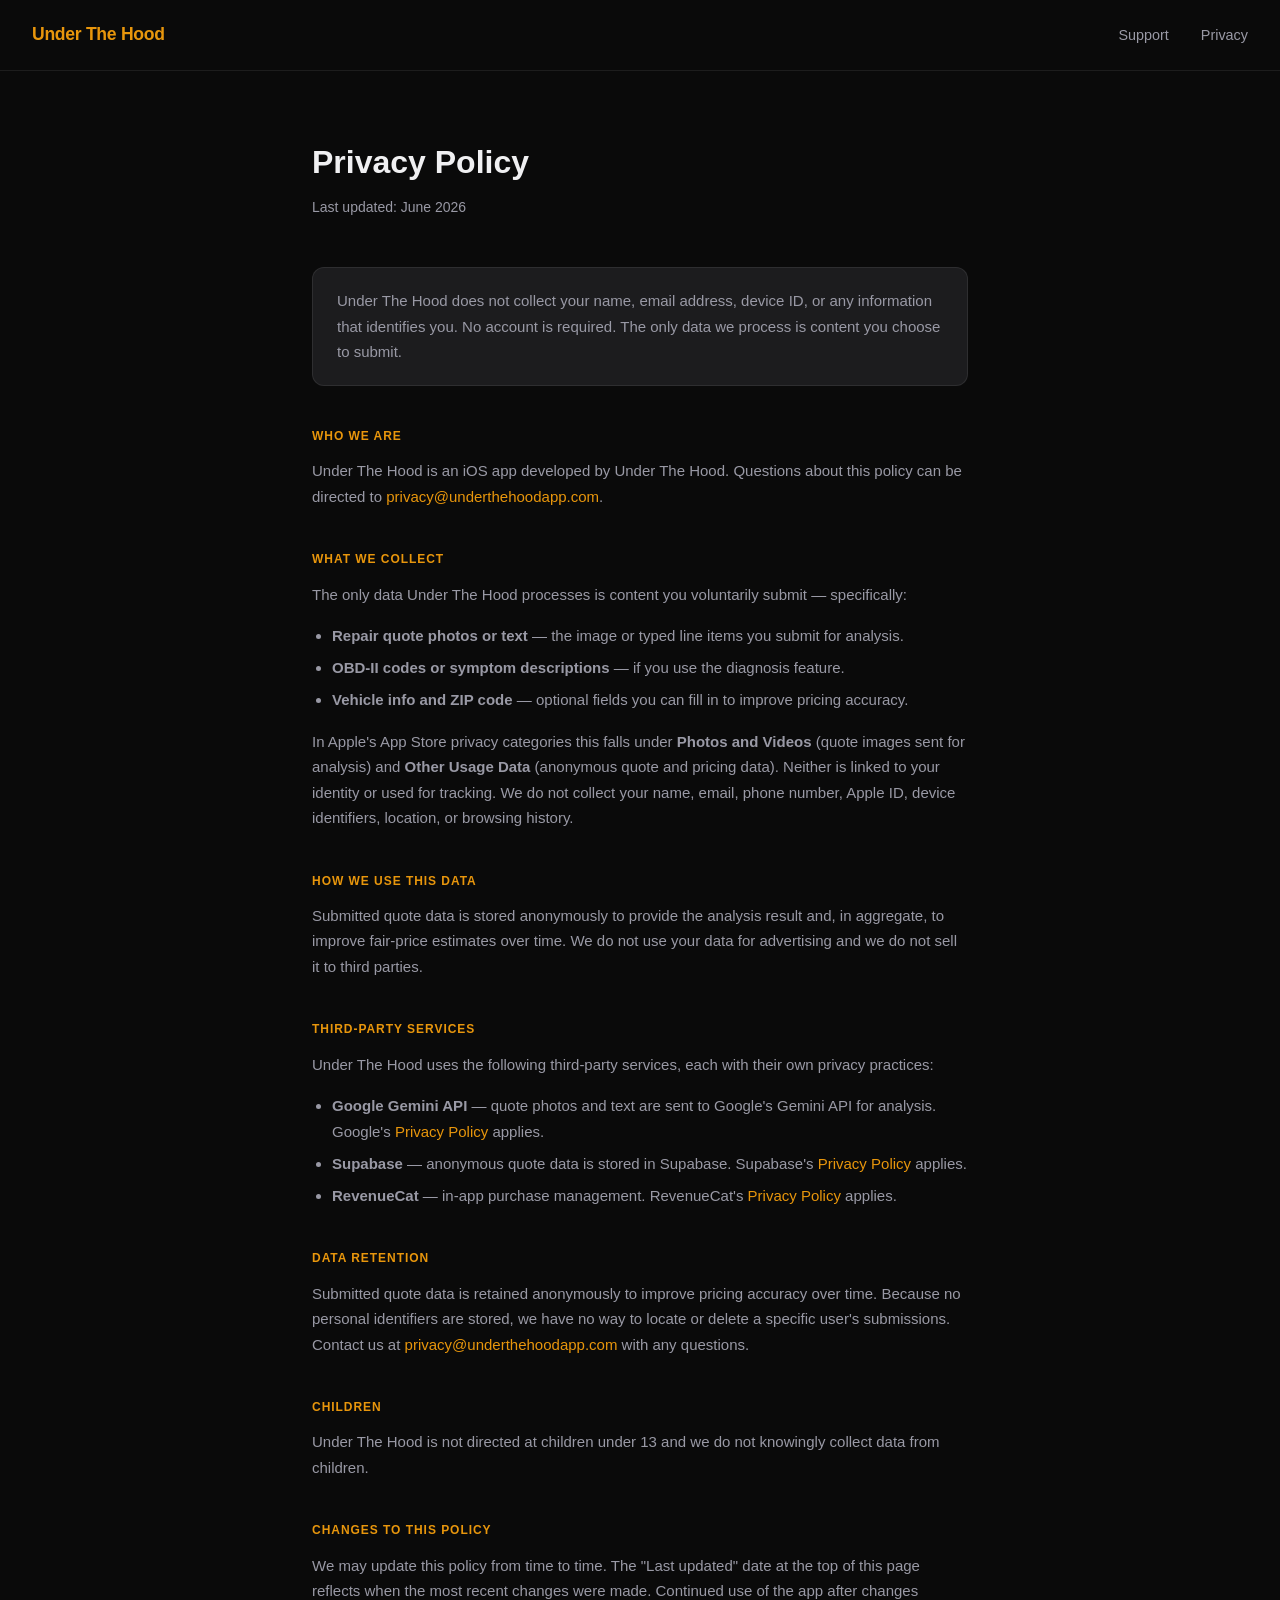
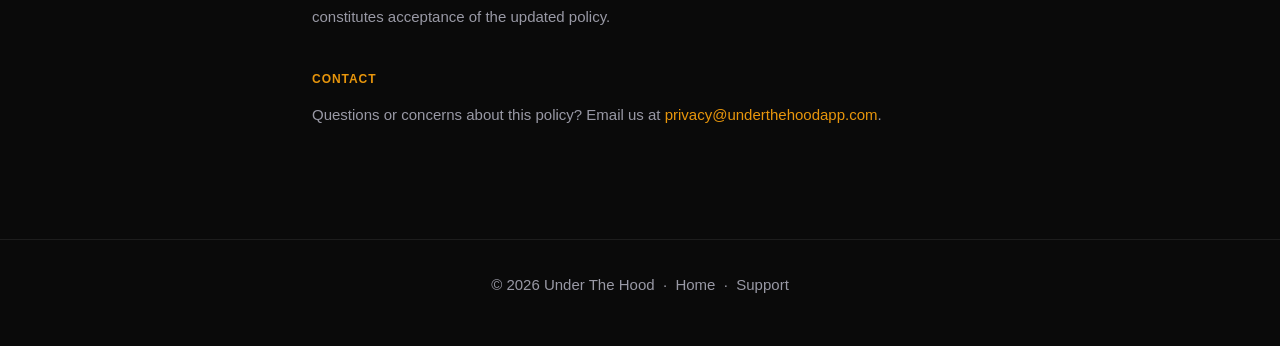
==== privacy.html @ a92e7819 "Update privacy categories to match App Store labels" ====
<!DOCTYPE html>
<html lang="en">
<head>
  <meta charset="UTF-8">
  <meta name="viewport" content="width=device-width, initial-scale=1.0">
  <title>Privacy Policy — Under The Hood</title>
  <style>
    *, *::before, *::after { box-sizing: border-box; margin: 0; padding: 0; }
    :root {
      --bg: #0A0A0A;
      --surface: #1C1C1E;
      --amber: #E8960C;
      --amber-dim: rgba(232,150,12,0.12);
      --text: #F0F0F2;
      --text-sec: #9999A5;
      --border: rgba(255,255,255,0.08);
    }
    body { background: var(--bg); color: var(--text); font-family: -apple-system, 'Helvetica Neue', sans-serif; line-height: 1.7; }
    a { color: var(--amber); text-decoration: none; }
    a:hover { text-decoration: underline; }

    nav { display: flex; align-items: center; justify-content: space-between; padding: 1.25rem 2rem; border-bottom: 1px solid var(--border); }
    .nav-logo { font-size: 1.1rem; font-weight: 700; color: var(--amber); letter-spacing: -0.3px; }
    .nav-links { display: flex; gap: 2rem; }
    .nav-links a { color: var(--text-sec); font-size: 0.9rem; }

    .container { max-width: 720px; margin: 0 auto; padding: 4rem 2rem 6rem; }
    h1 { font-size: 2rem; font-weight: 700; margin-bottom: 0.4rem; }
    .updated { color: var(--text-sec); font-size: 0.875rem; margin-bottom: 3rem; }

    h2 { font-size: 0.75rem; font-weight: 600; letter-spacing: 0.08em; text-transform: uppercase; color: var(--amber); margin: 2.5rem 0 0.75rem; }
    p { font-size: 0.9375rem; color: var(--text-sec); margin-bottom: 1rem; }
    ul { margin: 0 0 1rem 1.25rem; }
    ul li { font-size: 0.9375rem; color: var(--text-sec); margin-bottom: 0.4rem; }

    .highlight-box { background: var(--surface); border: 1px solid var(--border); border-radius: 12px; padding: 1.25rem 1.5rem; margin: 2rem 0; }
    .highlight-box p { margin: 0; }

    footer { border-top: 1px solid var(--border); padding: 2rem; text-align: center; color: var(--text-sec); font-size: 0.825rem; }
    footer a { color: var(--text-sec); }
    footer a:hover { color: var(--amber); }
  </style>
</head>
<body>

  <nav>
    <a class="nav-logo" href="index.html">Under The Hood</a>
    <div class="nav-links">
      <a href="support.html">Support</a>
      <a href="privacy.html">Privacy</a>
    </div>
  </nav>

  <div class="container">
    <h1>Privacy Policy</h1>
    <p class="updated">Last updated: June 2026</p>

    <div class="highlight-box">
      <p>Under The Hood does not collect your name, email address, device ID, or any information that identifies you. No account is required. The only data we process is content you choose to submit.</p>
    </div>

    <h2>Who we are</h2>
    <p>Under The Hood is an iOS app developed by Under The Hood. Questions about this policy can be directed to <a href="mailto:privacy@underthehoodapp.com">privacy@underthehoodapp.com</a>.</p>

    <h2>What we collect</h2>
    <p>The only data Under The Hood processes is content you voluntarily submit — specifically:</p>
    <ul>
      <li><strong>Repair quote photos or text</strong> — the image or typed line items you submit for analysis.</li>
      <li><strong>OBD-II codes or symptom descriptions</strong> — if you use the diagnosis feature.</li>
      <li><strong>Vehicle info and ZIP code</strong> — optional fields you can fill in to improve pricing accuracy.</li>
    </ul>
    <p>In Apple's App Store privacy categories this falls under <strong>Photos and Videos</strong> (quote images sent for analysis) and <strong>Other Usage Data</strong> (anonymous quote and pricing data). Neither is linked to your identity or used for tracking. We do not collect your name, email, phone number, Apple ID, device identifiers, location, or browsing history.</p>

    <h2>How we use this data</h2>
    <p>Submitted quote data is stored anonymously to provide the analysis result and, in aggregate, to improve fair-price estimates over time. We do not use your data for advertising and we do not sell it to third parties.</p>

    <h2>Third-party services</h2>
    <p>Under The Hood uses the following third-party services, each with their own privacy practices:</p>
    <ul>
      <li><strong>Google Gemini API</strong> — quote photos and text are sent to Google's Gemini API for analysis. Google's <a href="https://policies.google.com/privacy" target="_blank">Privacy Policy</a> applies.</li>
      <li><strong>Supabase</strong> — anonymous quote data is stored in Supabase. Supabase's <a href="https://supabase.com/privacy" target="_blank">Privacy Policy</a> applies.</li>
      <li><strong>RevenueCat</strong> — in-app purchase management. RevenueCat's <a href="https://www.revenuecat.com/privacy" target="_blank">Privacy Policy</a> applies.</li>
    </ul>

    <h2>Data retention</h2>
    <p>Submitted quote data is retained anonymously to improve pricing accuracy over time. Because no personal identifiers are stored, we have no way to locate or delete a specific user's submissions. Contact us at <a href="mailto:privacy@underthehoodapp.com">privacy@underthehoodapp.com</a> with any questions.</p>

    <h2>Children</h2>
    <p>Under The Hood is not directed at children under 13 and we do not knowingly collect data from children.</p>

    <h2>Changes to this policy</h2>
    <p>We may update this policy from time to time. The "Last updated" date at the top of this page reflects when the most recent changes were made. Continued use of the app after changes constitutes acceptance of the updated policy.</p>

    <h2>Contact</h2>
    <p>Questions or concerns about this policy? Email us at <a href="mailto:privacy@underthehoodapp.com">privacy@underthehoodapp.com</a>.</p>
  </div>

  <footer>
    <p>© 2026 Under The Hood &nbsp;·&nbsp; <a href="index.html">Home</a> &nbsp;·&nbsp; <a href="support.html">Support</a></p>
  </footer>

</body>
</html>
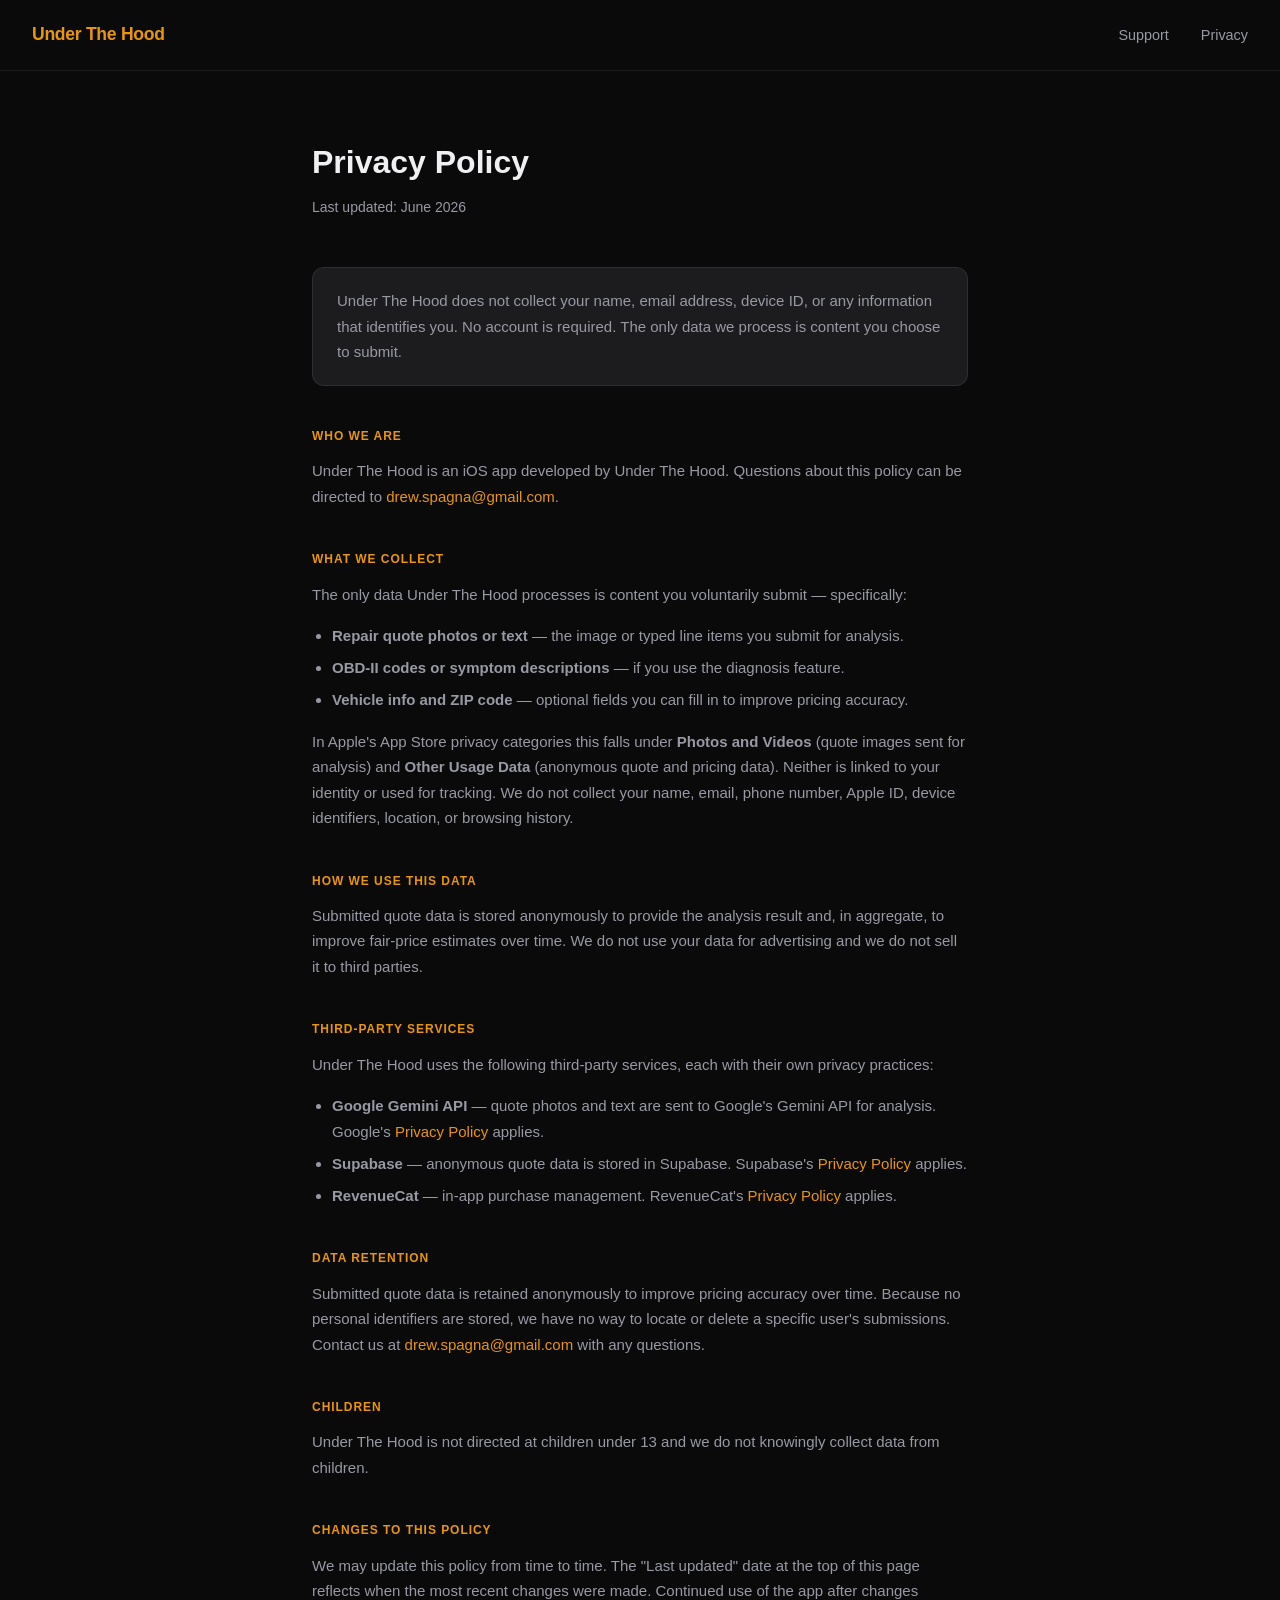
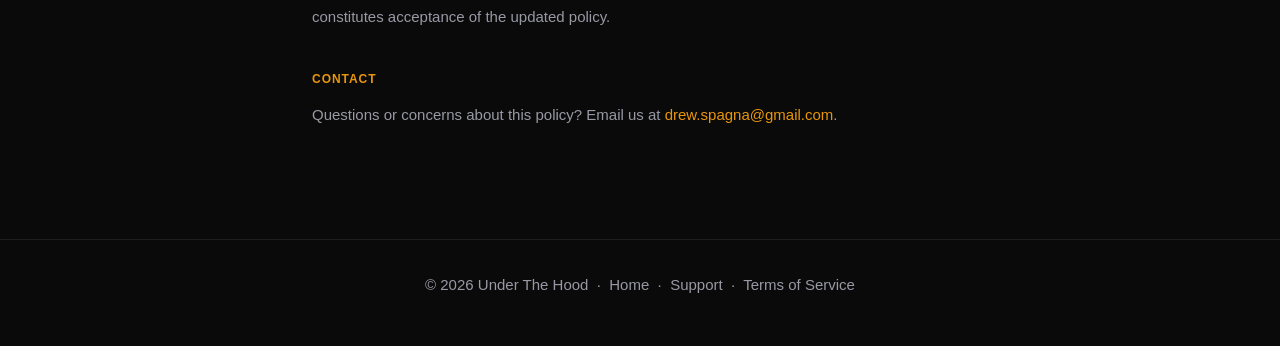
==== commit 3985ac22: "Fix contact emails, correct price, add Terms of Service" ====
--- a/privacy.html
+++ b/privacy.html
@@ -60,7 +60,7 @@
     </div>
 
     <h2>Who we are</h2>
-    <p>Under The Hood is an iOS app developed by Under The Hood. Questions about this policy can be directed to <a href="mailto:privacy@underthehoodapp.com">privacy@underthehoodapp.com</a>.</p>
+    <p>Under The Hood is an iOS app developed by Under The Hood. Questions about this policy can be directed to <a href="mailto:drew.spagna@gmail.com">drew.spagna@gmail.com</a>.</p>
 
     <h2>What we collect</h2>
     <p>The only data Under The Hood processes is content you voluntarily submit — specifically:</p>
@@ -83,7 +83,7 @@
     </ul>
 
     <h2>Data retention</h2>
-    <p>Submitted quote data is retained anonymously to improve pricing accuracy over time. Because no personal identifiers are stored, we have no way to locate or delete a specific user's submissions. Contact us at <a href="mailto:privacy@underthehoodapp.com">privacy@underthehoodapp.com</a> with any questions.</p>
+    <p>Submitted quote data is retained anonymously to improve pricing accuracy over time. Because no personal identifiers are stored, we have no way to locate or delete a specific user's submissions. Contact us at <a href="mailto:drew.spagna@gmail.com">drew.spagna@gmail.com</a> with any questions.</p>
 
     <h2>Children</h2>
     <p>Under The Hood is not directed at children under 13 and we do not knowingly collect data from children.</p>
@@ -92,11 +92,11 @@
     <p>We may update this policy from time to time. The "Last updated" date at the top of this page reflects when the most recent changes were made. Continued use of the app after changes constitutes acceptance of the updated policy.</p>
 
     <h2>Contact</h2>
-    <p>Questions or concerns about this policy? Email us at <a href="mailto:privacy@underthehoodapp.com">privacy@underthehoodapp.com</a>.</p>
+    <p>Questions or concerns about this policy? Email us at <a href="mailto:drew.spagna@gmail.com">drew.spagna@gmail.com</a>.</p>
   </div>
 
   <footer>
-    <p>© 2026 Under The Hood &nbsp;·&nbsp; <a href="index.html">Home</a> &nbsp;·&nbsp; <a href="support.html">Support</a></p>
+    <p>© 2026 Under The Hood &nbsp;·&nbsp; <a href="index.html">Home</a> &nbsp;·&nbsp; <a href="support.html">Support</a> &nbsp;·&nbsp; <a href="terms.html">Terms of Service</a></p>
   </footer>
 
 </body>
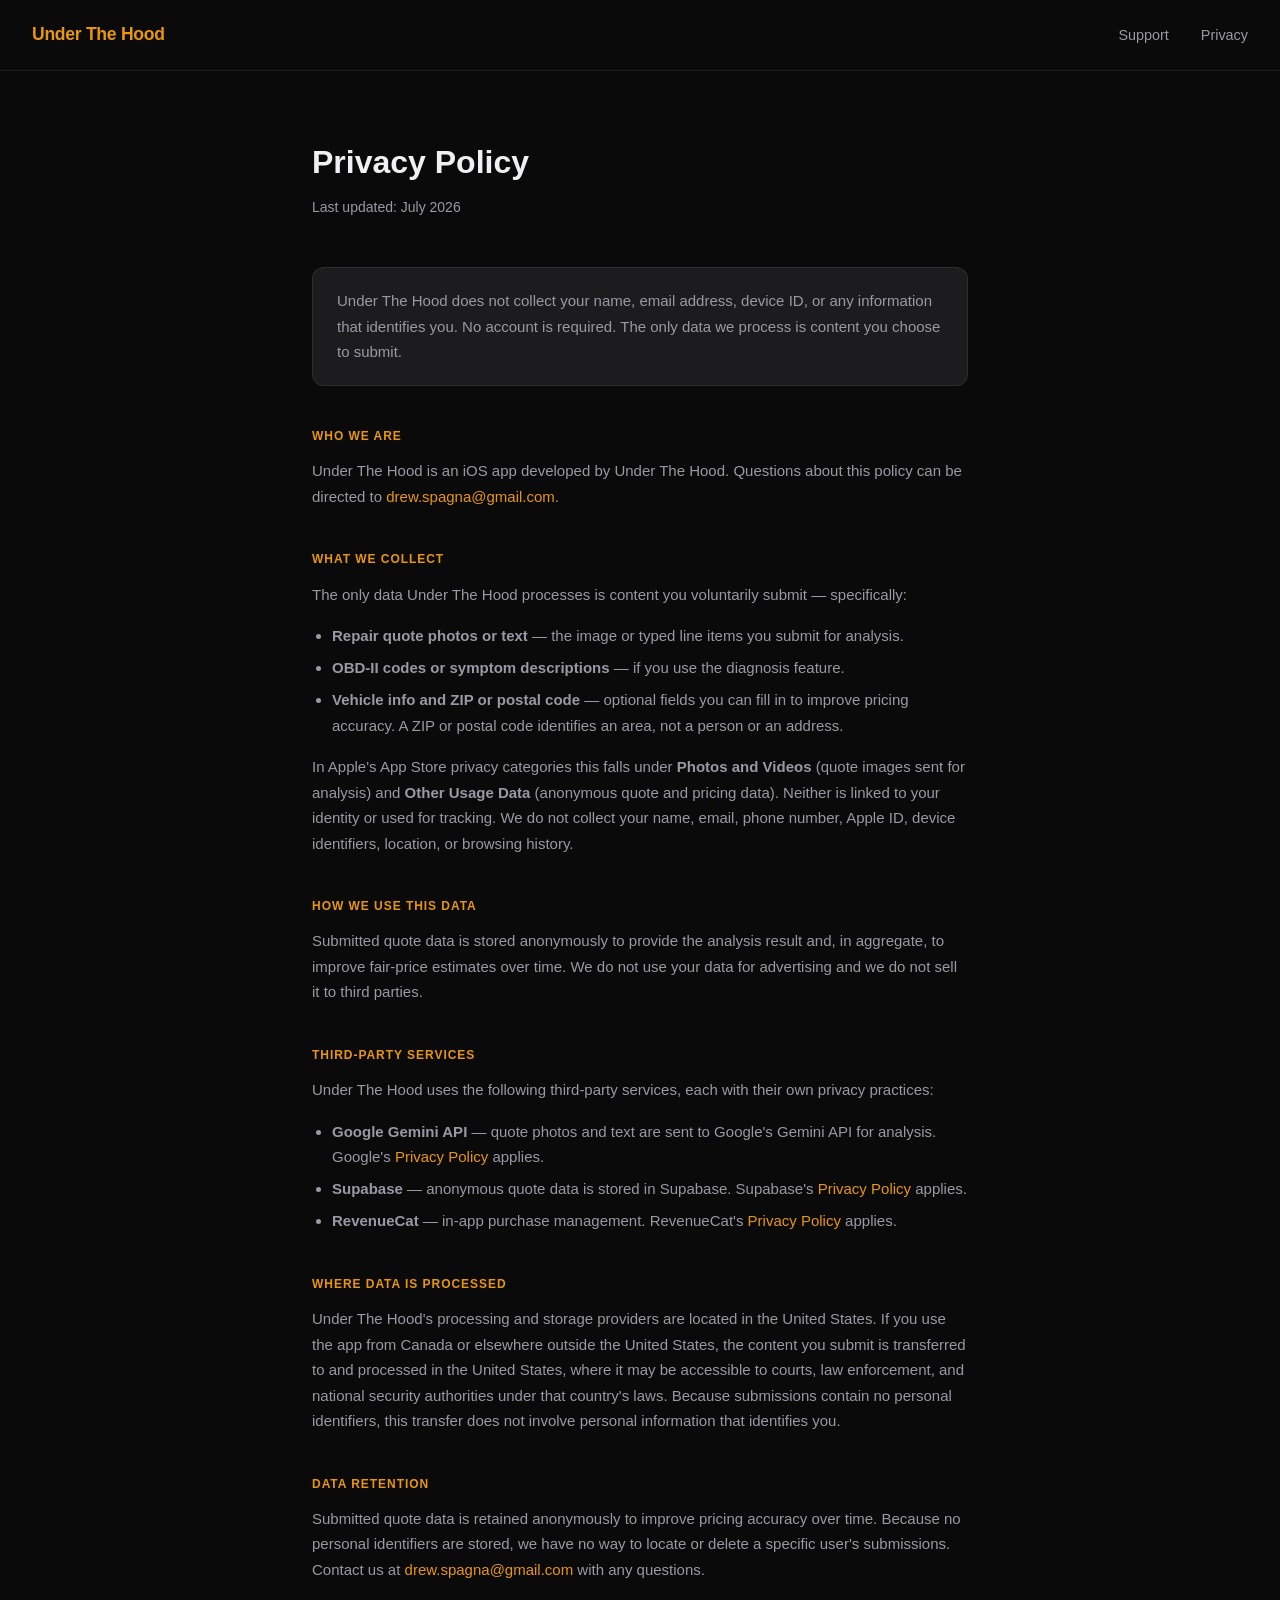
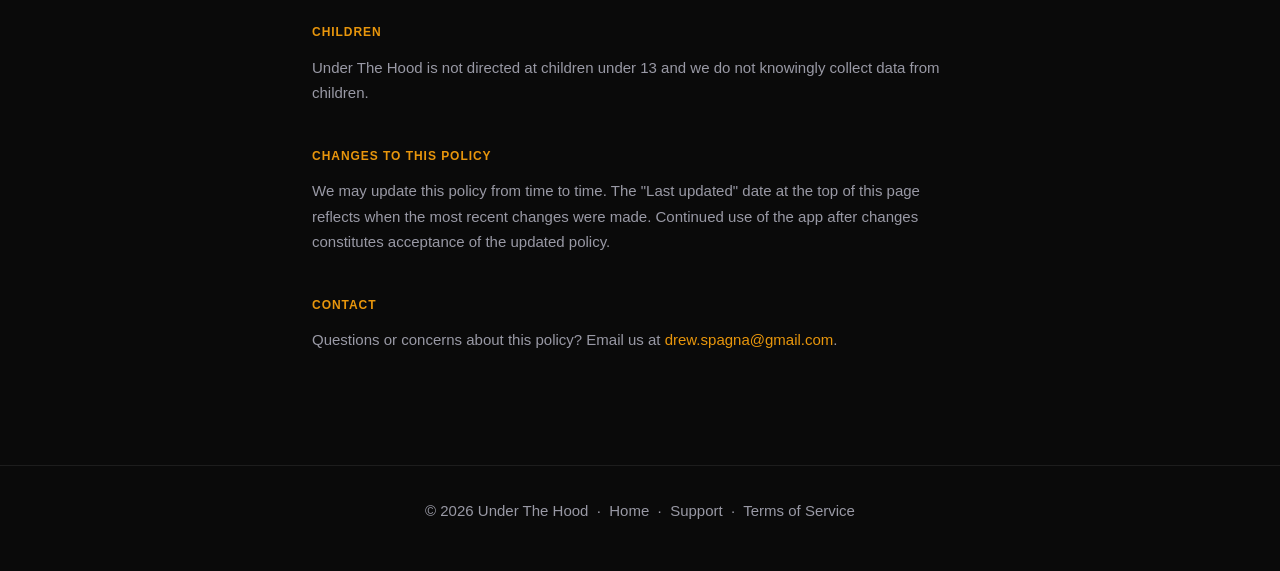
==== commit 37e2fc6f: "Canada Support Updates" ====
--- a/privacy.html
+++ b/privacy.html
@@ -53,7 +53,7 @@
 
   <div class="container">
     <h1>Privacy Policy</h1>
-    <p class="updated">Last updated: June 2026</p>
+    <p class="updated">Last updated: July 2026</p>
 
     <div class="highlight-box">
       <p>Under The Hood does not collect your name, email address, device ID, or any information that identifies you. No account is required. The only data we process is content you choose to submit.</p>
@@ -67,7 +67,7 @@
     <ul>
       <li><strong>Repair quote photos or text</strong> — the image or typed line items you submit for analysis.</li>
       <li><strong>OBD-II codes or symptom descriptions</strong> — if you use the diagnosis feature.</li>
-      <li><strong>Vehicle info and ZIP code</strong> — optional fields you can fill in to improve pricing accuracy.</li>
+      <li><strong>Vehicle info and ZIP or postal code</strong> — optional fields you can fill in to improve pricing accuracy. A ZIP or postal code identifies an area, not a person or an address.</li>
     </ul>
     <p>In Apple's App Store privacy categories this falls under <strong>Photos and Videos</strong> (quote images sent for analysis) and <strong>Other Usage Data</strong> (anonymous quote and pricing data). Neither is linked to your identity or used for tracking. We do not collect your name, email, phone number, Apple ID, device identifiers, location, or browsing history.</p>
 
@@ -81,6 +81,11 @@
       <li><strong>Supabase</strong> — anonymous quote data is stored in Supabase. Supabase's <a href="https://supabase.com/privacy" target="_blank">Privacy Policy</a> applies.</li>
       <li><strong>RevenueCat</strong> — in-app purchase management. RevenueCat's <a href="https://www.revenuecat.com/privacy" target="_blank">Privacy Policy</a> applies.</li>
     </ul>
+
+    <!-- CANADA — DO NOT PUBLISH until Canada is an App Store territory. See CANADA_SUPPORT_PLAN.md Phase 5. -->
+    <h2>Where data is processed</h2>
+    <p>Under The Hood's processing and storage providers are located in the United States. If you use the app from Canada or elsewhere outside the United States, the content you submit is transferred to and processed in the United States, where it may be accessible to courts, law enforcement, and national security authorities under that country's laws. Because submissions contain no personal identifiers, this transfer does not involve personal information that identifies you.</p>
+    <!-- END CANADA -->
 
     <h2>Data retention</h2>
     <p>Submitted quote data is retained anonymously to improve pricing accuracy over time. Because no personal identifiers are stored, we have no way to locate or delete a specific user's submissions. Contact us at <a href="mailto:drew.spagna@gmail.com">drew.spagna@gmail.com</a> with any questions.</p>
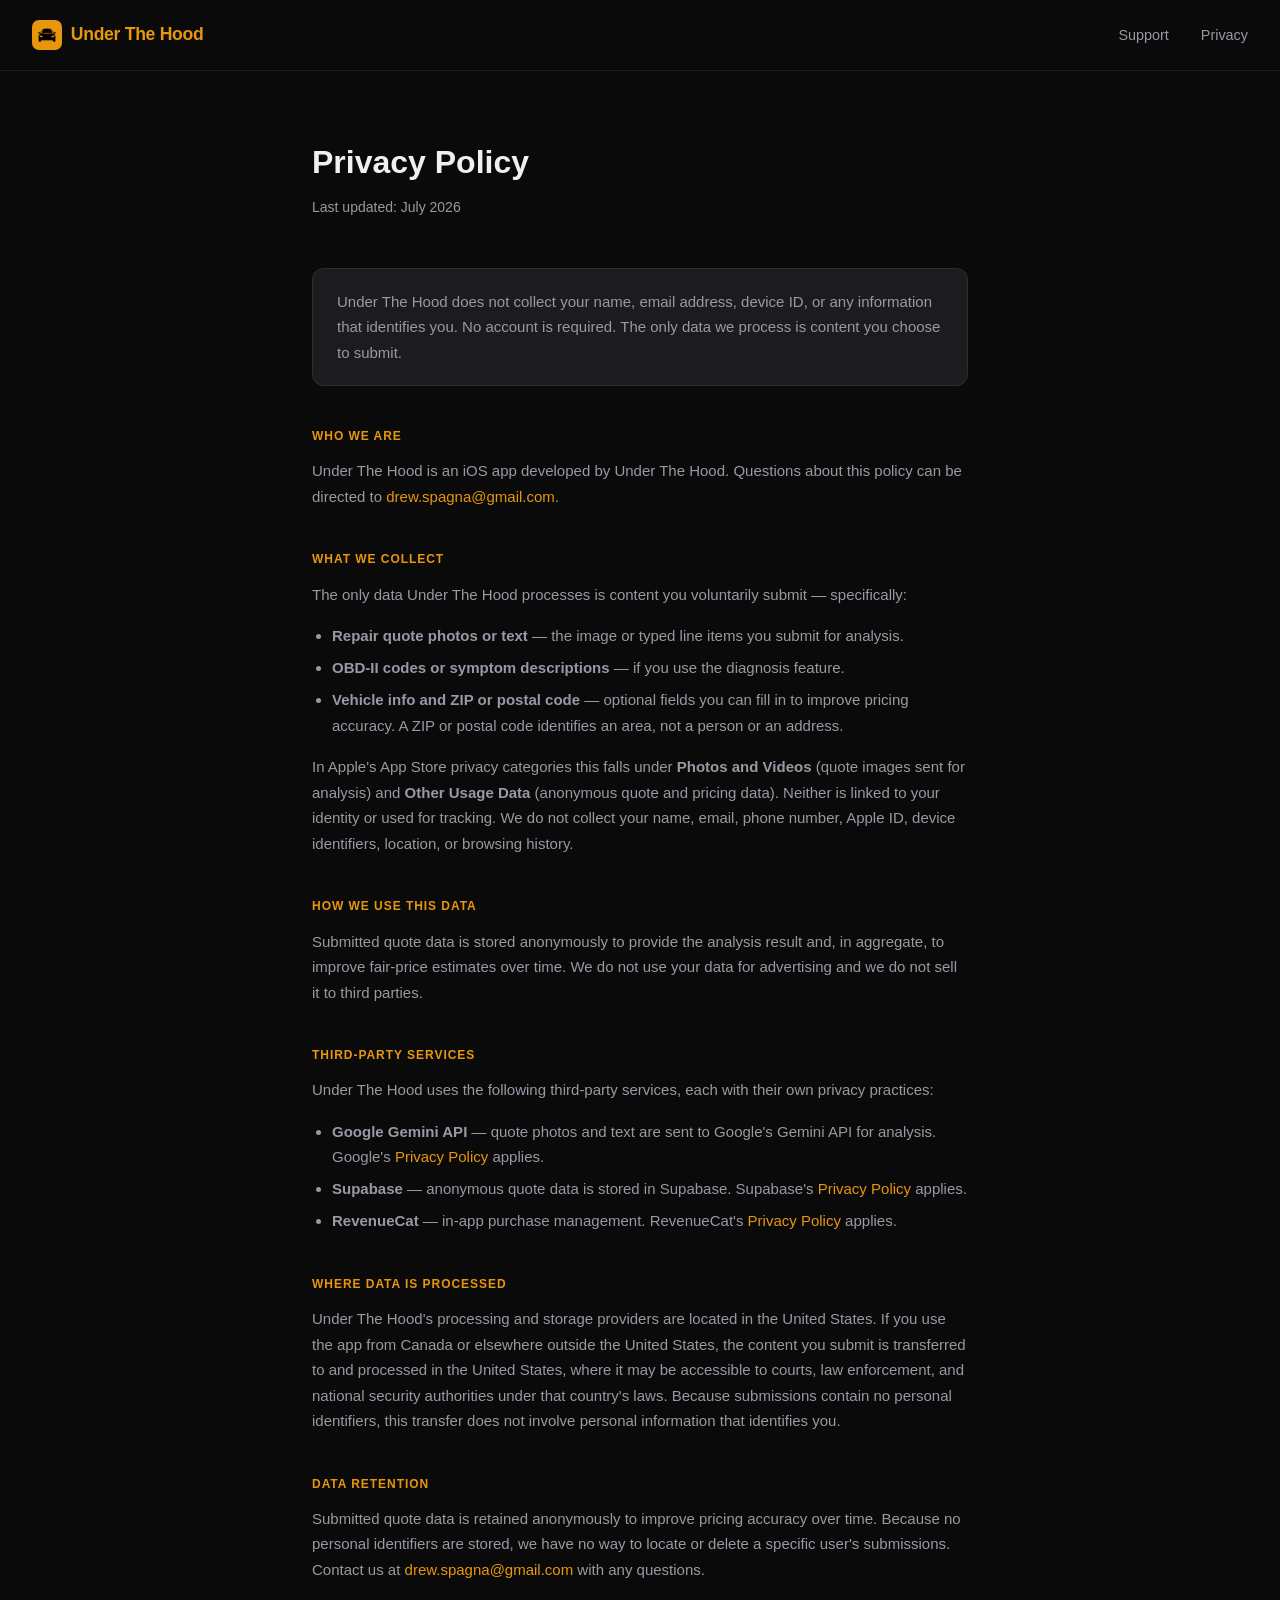
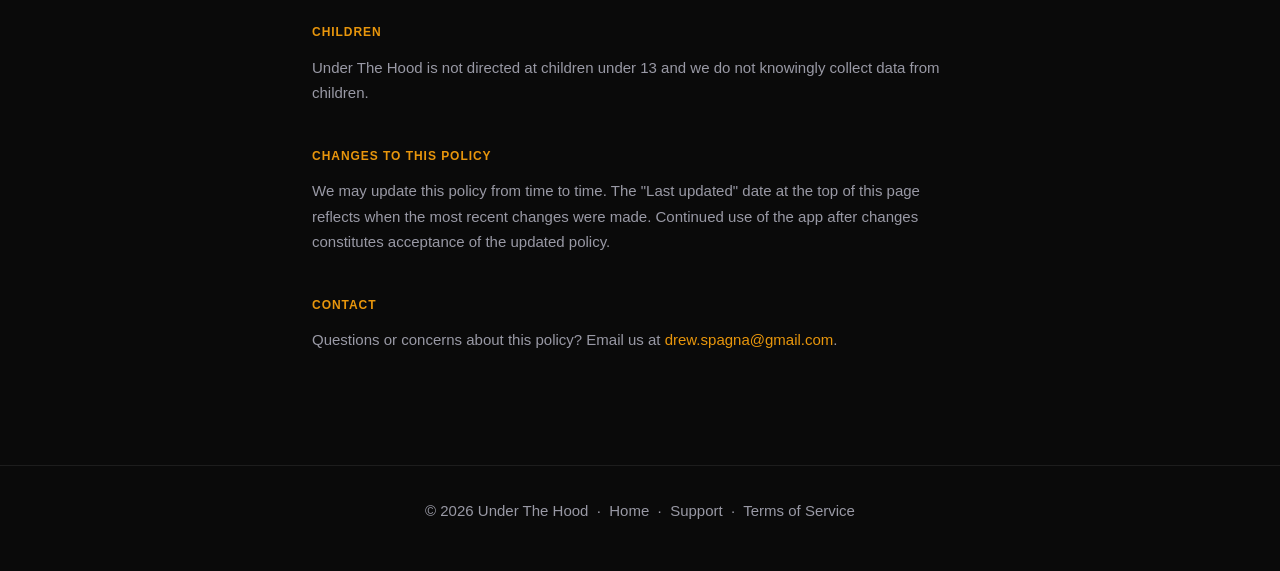
==== commit ee9c46c2: "App Icon Addition" ====
--- a/privacy.html
+++ b/privacy.html
@@ -4,6 +4,8 @@
   <meta charset="UTF-8">
   <meta name="viewport" content="width=device-width, initial-scale=1.0">
   <title>Privacy Policy — Under The Hood</title>
+  <link rel="icon" type="image/png" sizes="32x32" href="assets/favicon-32.png">
+  <link rel="apple-touch-icon" sizes="180x180" href="assets/icon-180.png">
   <style>
     *, *::before, *::after { box-sizing: border-box; margin: 0; padding: 0; }
     :root {
@@ -20,7 +22,8 @@
     a:hover { text-decoration: underline; }
 
     nav { display: flex; align-items: center; justify-content: space-between; padding: 1.25rem 2rem; border-bottom: 1px solid var(--border); }
-    .nav-logo { font-size: 1.1rem; font-weight: 700; color: var(--amber); letter-spacing: -0.3px; }
+    .nav-logo { display: inline-flex; align-items: center; gap: 0.55rem; font-size: 1.1rem; font-weight: 700; color: var(--amber); letter-spacing: -0.3px; }
+    .nav-logo img { width: 30px; height: 30px; border-radius: 7px; display: block; flex-shrink: 0; }
     .nav-links { display: flex; gap: 2rem; }
     .nav-links a { color: var(--text-sec); font-size: 0.9rem; }
 
@@ -44,7 +47,7 @@
 <body>
 
   <nav>
-    <a class="nav-logo" href="index.html">Under The Hood</a>
+    <a class="nav-logo" href="index.html"><img src="assets/icon-180.png" alt="Under The Hood app icon" width="30" height="30">Under The Hood</a>
     <div class="nav-links">
       <a href="support.html">Support</a>
       <a href="privacy.html">Privacy</a>
@@ -82,10 +85,8 @@
       <li><strong>RevenueCat</strong> — in-app purchase management. RevenueCat's <a href="https://www.revenuecat.com/privacy" target="_blank">Privacy Policy</a> applies.</li>
     </ul>
 
-    <!-- CANADA — DO NOT PUBLISH until Canada is an App Store territory. See CANADA_SUPPORT_PLAN.md Phase 5. -->
     <h2>Where data is processed</h2>
     <p>Under The Hood's processing and storage providers are located in the United States. If you use the app from Canada or elsewhere outside the United States, the content you submit is transferred to and processed in the United States, where it may be accessible to courts, law enforcement, and national security authorities under that country's laws. Because submissions contain no personal identifiers, this transfer does not involve personal information that identifies you.</p>
-    <!-- END CANADA -->
 
     <h2>Data retention</h2>
     <p>Submitted quote data is retained anonymously to improve pricing accuracy over time. Because no personal identifiers are stored, we have no way to locate or delete a specific user's submissions. Contact us at <a href="mailto:drew.spagna@gmail.com">drew.spagna@gmail.com</a> with any questions.</p>
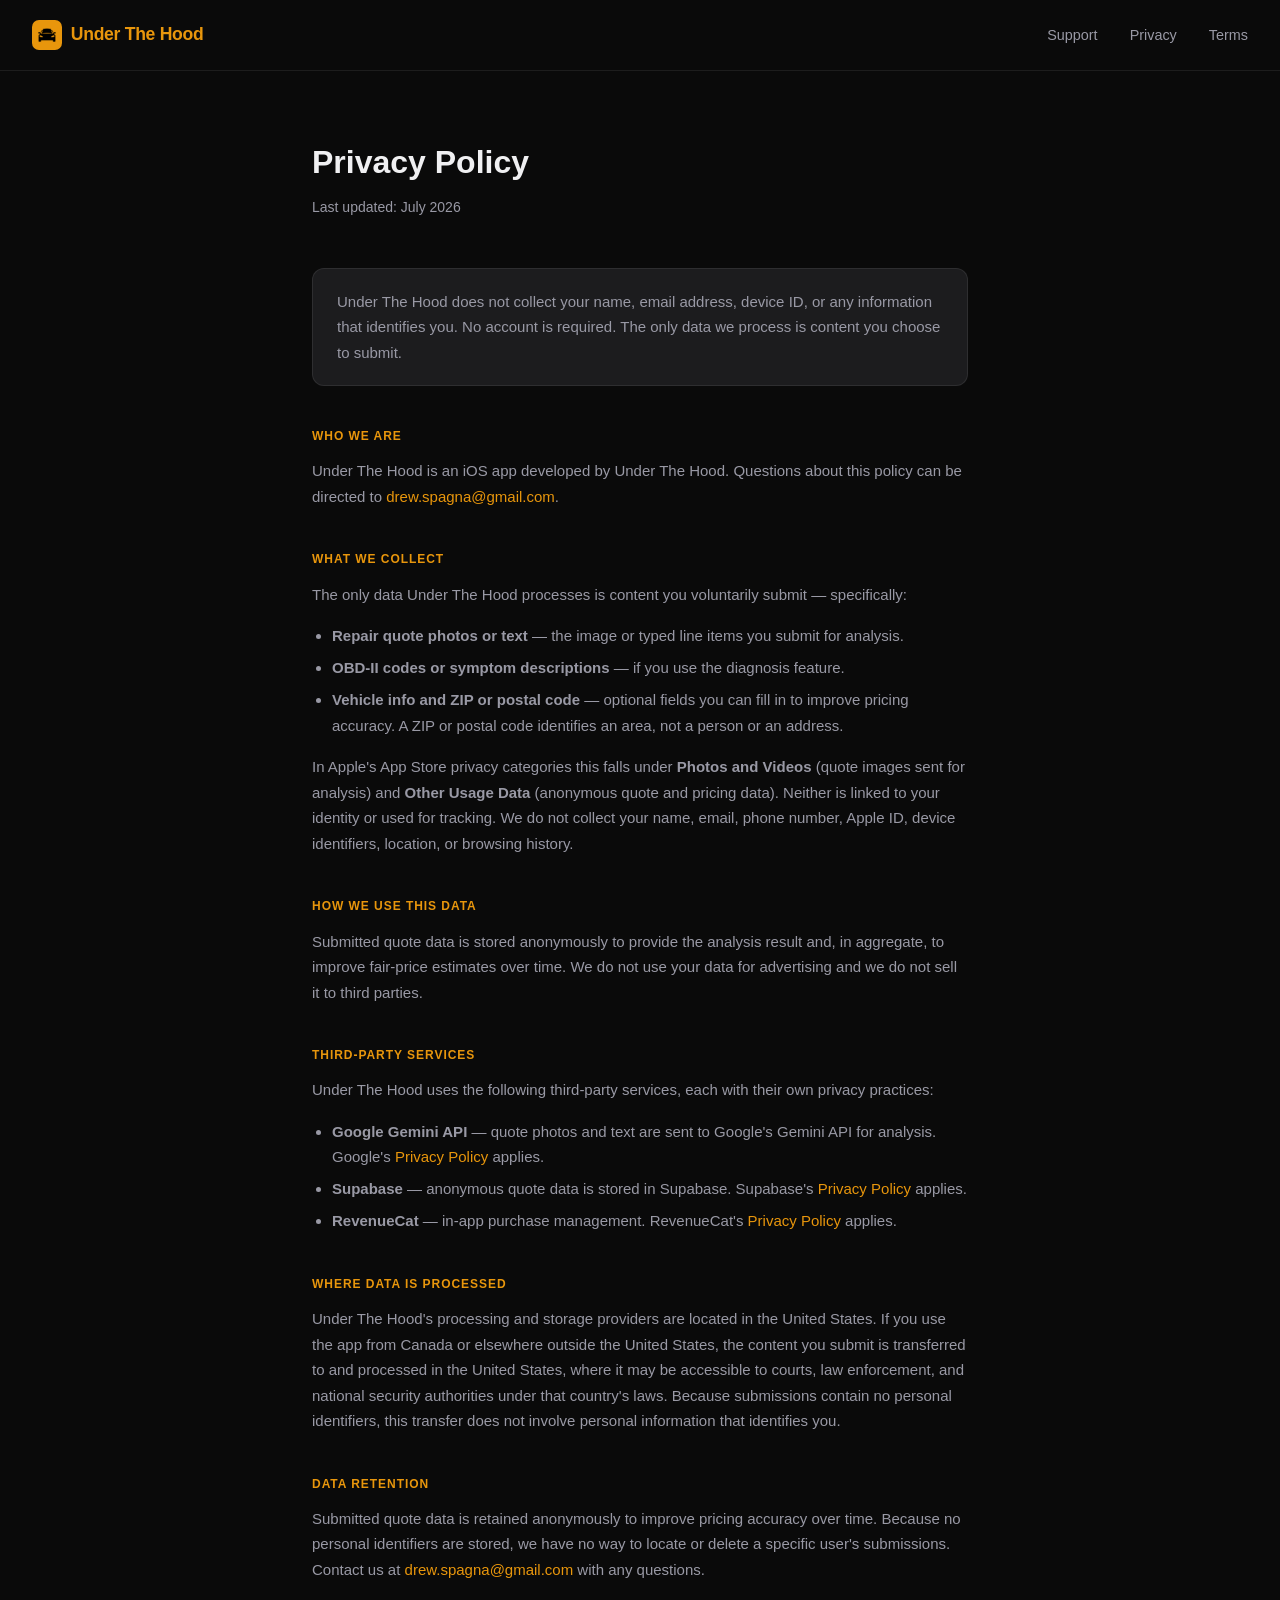
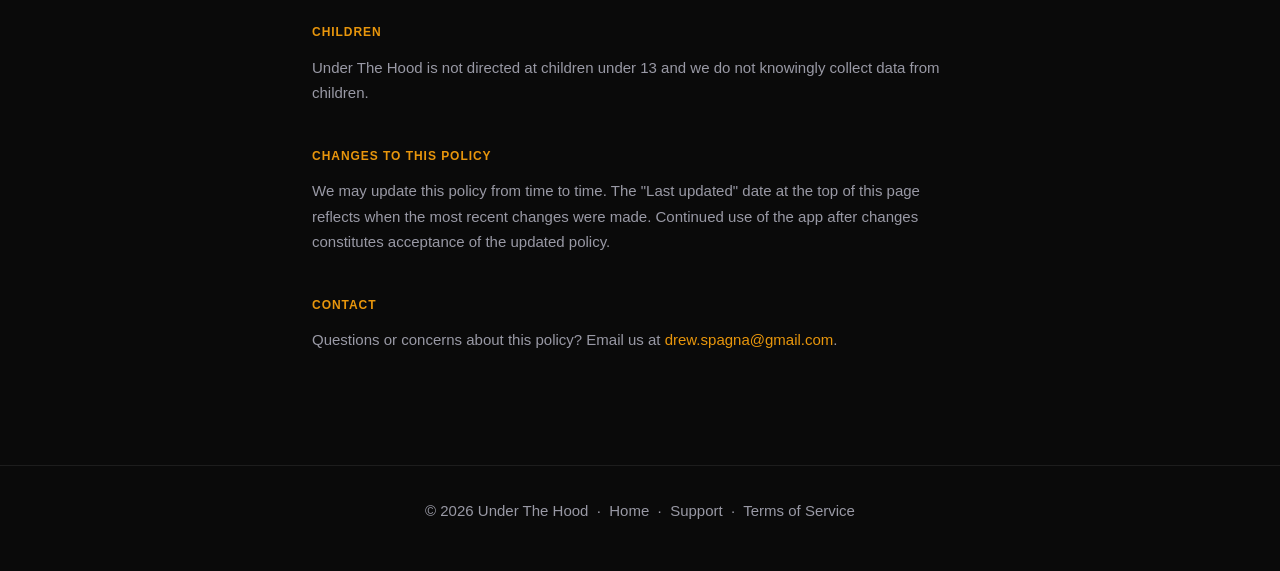
==== commit b7396aa4: "Update to Terms link on all pages" ====
--- a/privacy.html
+++ b/privacy.html
@@ -51,6 +51,7 @@
     <div class="nav-links">
       <a href="support.html">Support</a>
       <a href="privacy.html">Privacy</a>
+      <a href="terms.html">Terms</a>
     </div>
   </nav>
 
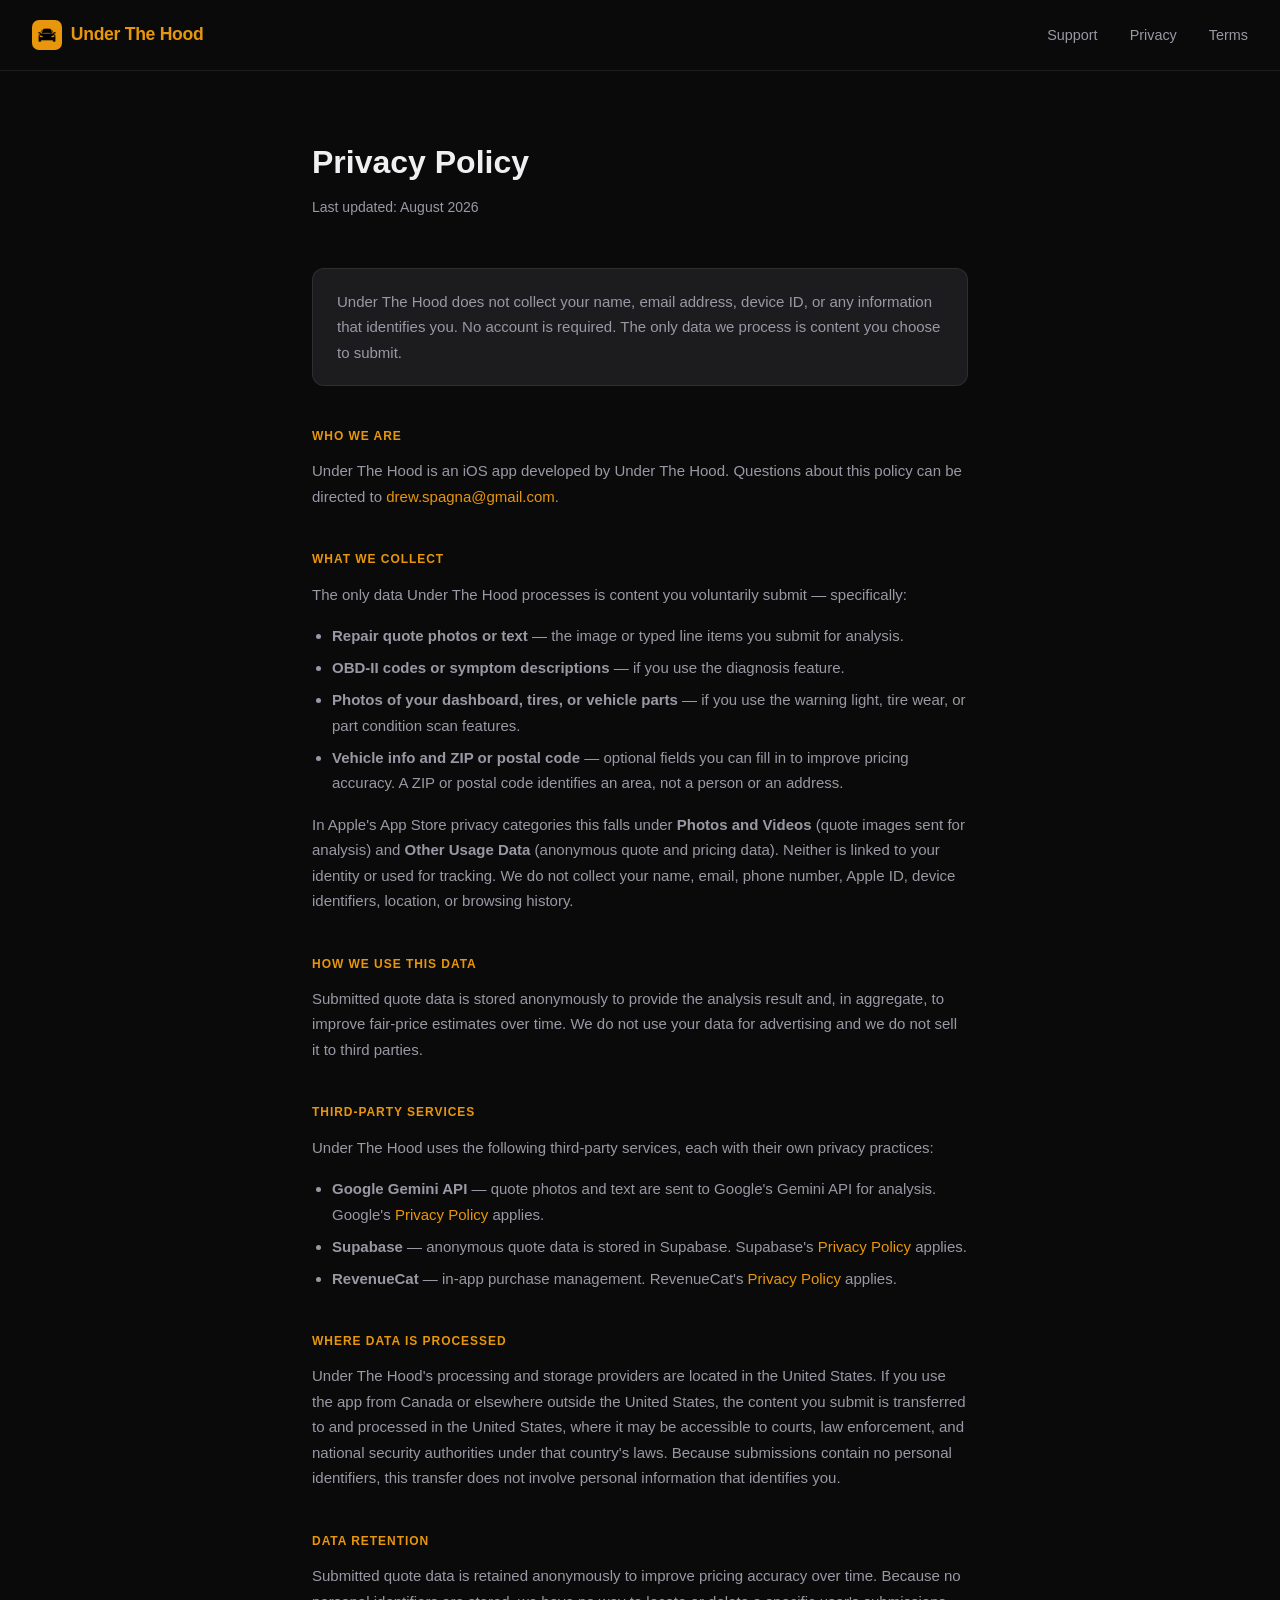
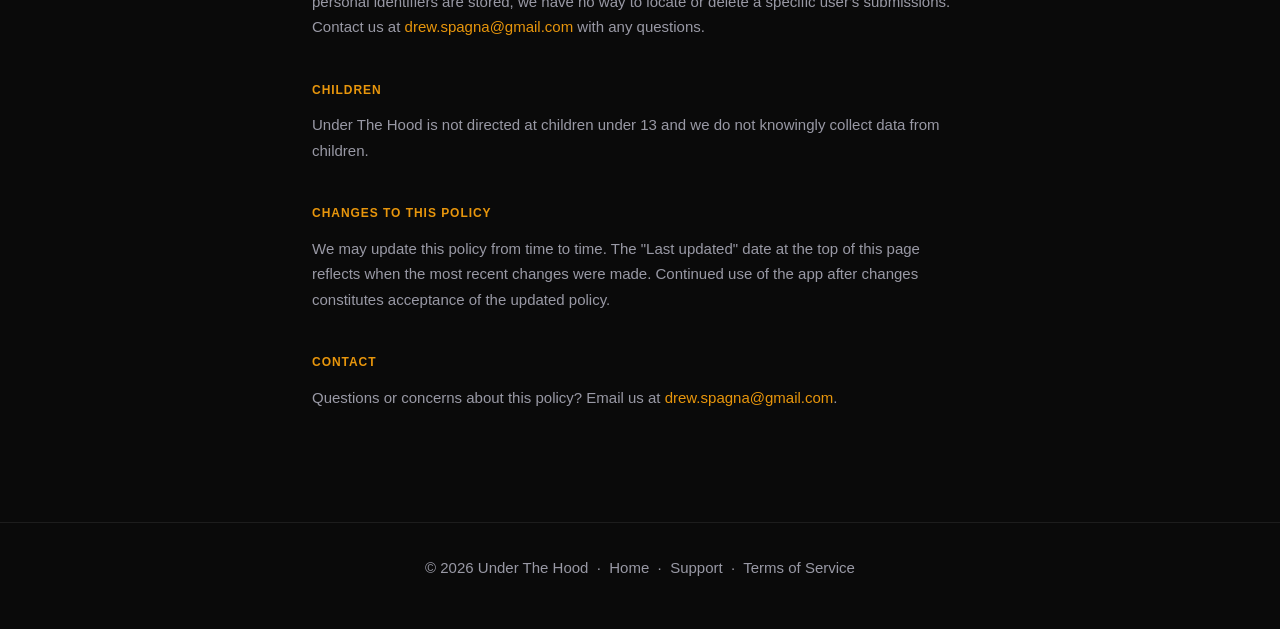
==== commit 14ed5b3f: "Index, Privacy, & Support page updates" ====
--- a/privacy.html
+++ b/privacy.html
@@ -57,7 +57,7 @@
 
   <div class="container">
     <h1>Privacy Policy</h1>
-    <p class="updated">Last updated: July 2026</p>
+    <p class="updated">Last updated: August 2026</p>
 
     <div class="highlight-box">
       <p>Under The Hood does not collect your name, email address, device ID, or any information that identifies you. No account is required. The only data we process is content you choose to submit.</p>
@@ -71,6 +71,7 @@
     <ul>
       <li><strong>Repair quote photos or text</strong> — the image or typed line items you submit for analysis.</li>
       <li><strong>OBD-II codes or symptom descriptions</strong> — if you use the diagnosis feature.</li>
+      <li><strong>Photos of your dashboard, tires, or vehicle parts</strong> — if you use the warning light, tire wear, or part condition scan features.</li>
       <li><strong>Vehicle info and ZIP or postal code</strong> — optional fields you can fill in to improve pricing accuracy. A ZIP or postal code identifies an area, not a person or an address.</li>
     </ul>
     <p>In Apple's App Store privacy categories this falls under <strong>Photos and Videos</strong> (quote images sent for analysis) and <strong>Other Usage Data</strong> (anonymous quote and pricing data). Neither is linked to your identity or used for tracking. We do not collect your name, email, phone number, Apple ID, device identifiers, location, or browsing history.</p>
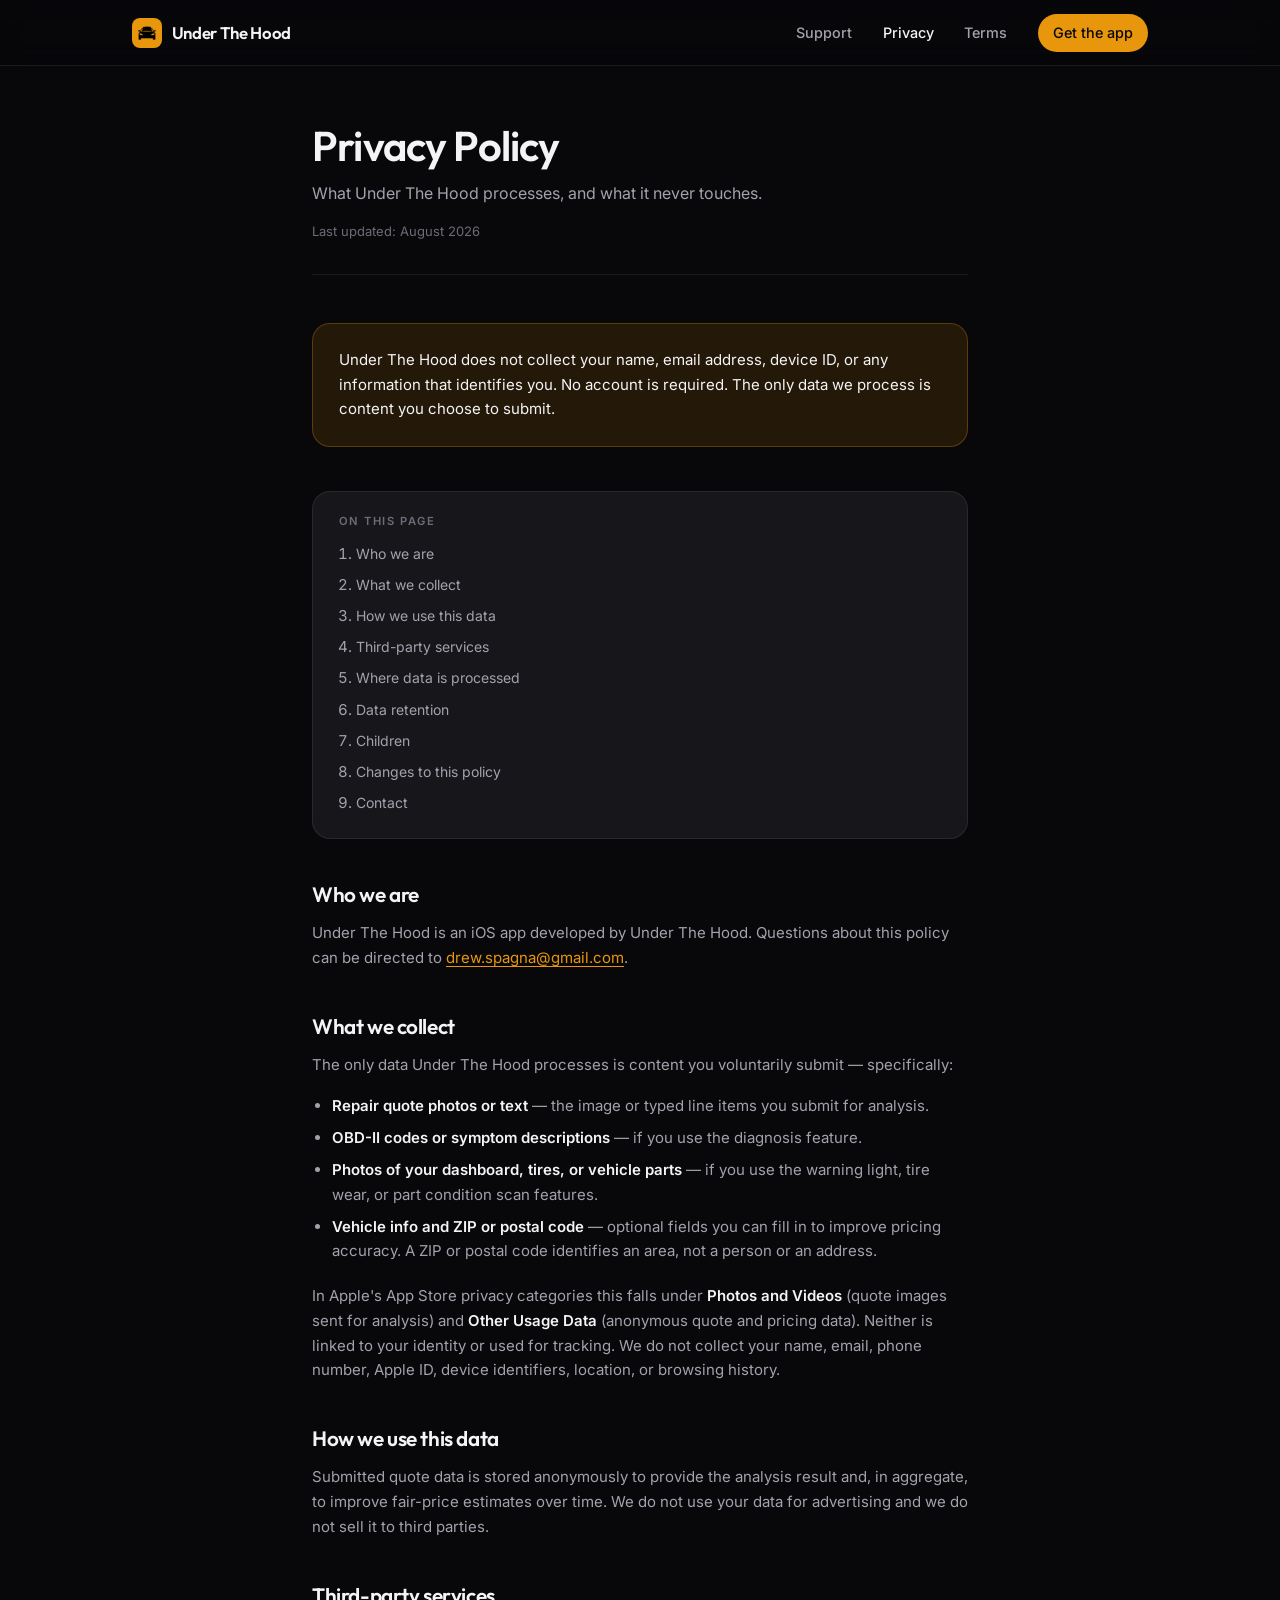
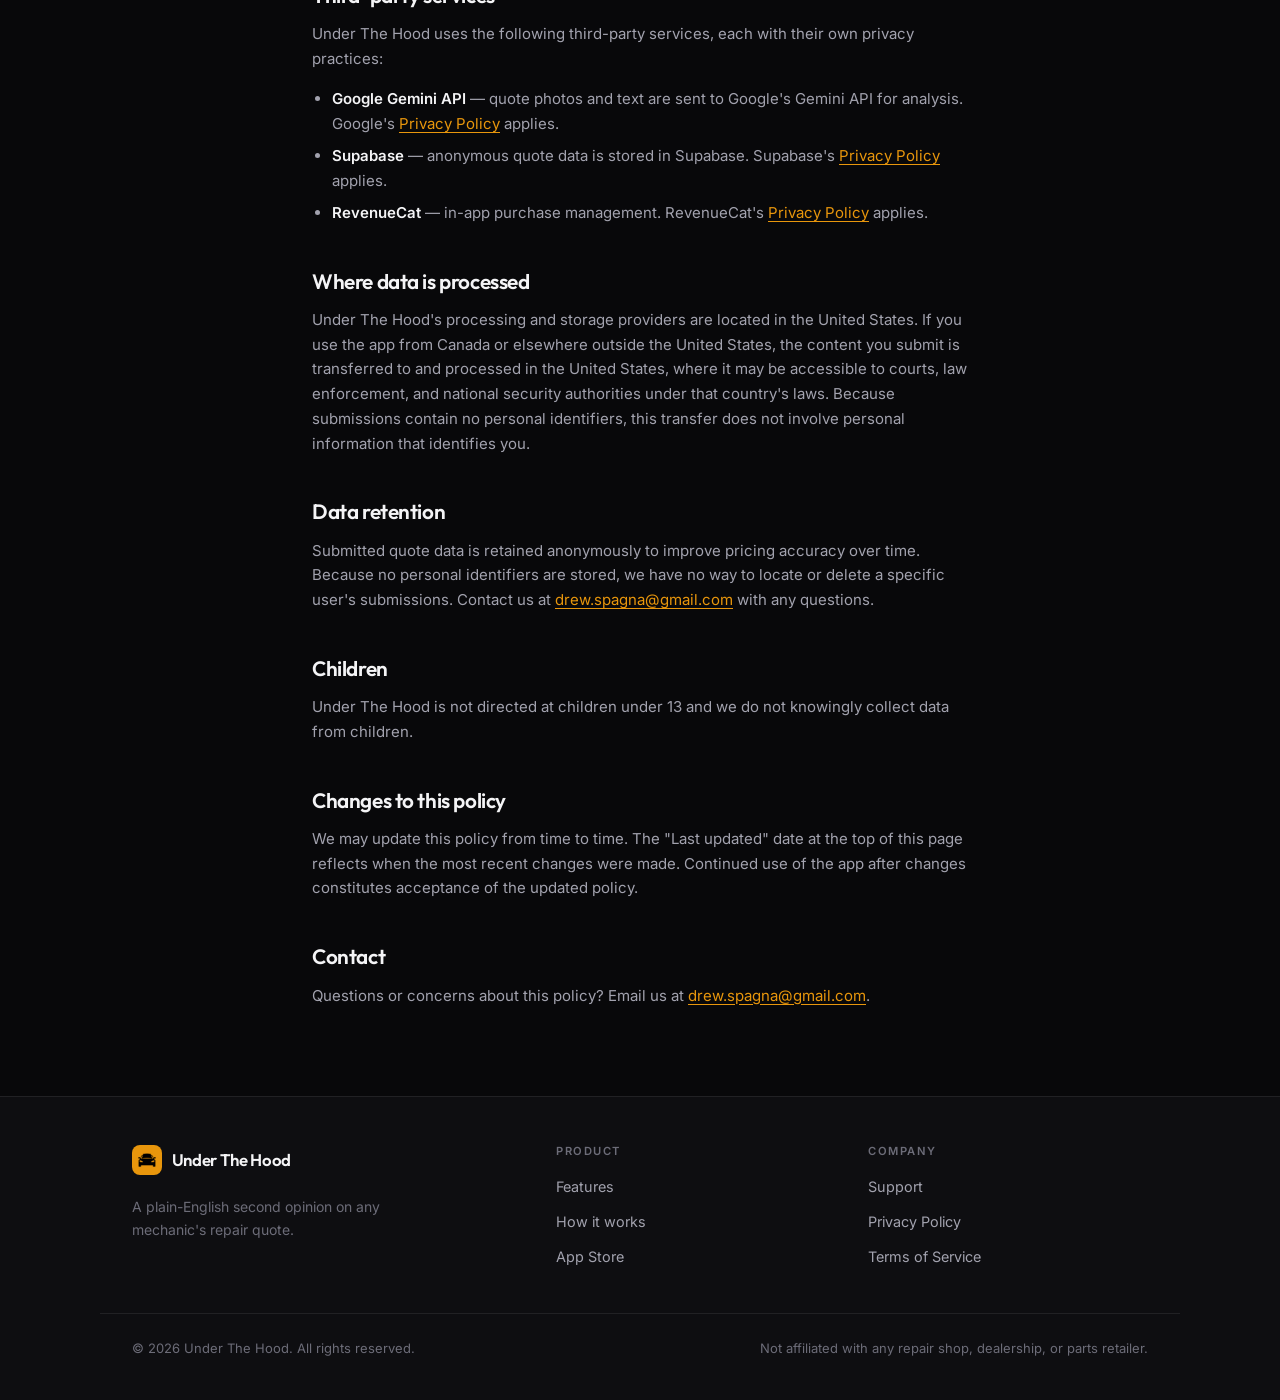
==== commit 60f0c9ba: "Redesign support site: shared stylesheet, screenshots, FAQ accordions" ====
--- a/privacy.html
+++ b/privacy.html
@@ -4,108 +4,139 @@
   <meta charset="UTF-8">
   <meta name="viewport" content="width=device-width, initial-scale=1.0">
   <title>Privacy Policy — Under The Hood</title>
+  <meta name="description" content="Under The Hood collects no name, email, or device identifier. Read what is processed and why.">
+  <meta name="theme-color" content="#08080A">
   <link rel="icon" type="image/png" sizes="32x32" href="assets/favicon-32.png">
   <link rel="apple-touch-icon" sizes="180x180" href="assets/icon-180.png">
+  <link rel="preconnect" href="https://fonts.googleapis.com">
+  <link rel="preconnect" href="https://fonts.gstatic.com" crossorigin>
+  <link href="https://fonts.googleapis.com/css2?family=Outfit:wght@400;500;600;700&family=Inter:wght@400;500;600&display=swap" rel="stylesheet">
+  <link rel="stylesheet" href="assets/styles.css">
   <style>
-    *, *::before, *::after { box-sizing: border-box; margin: 0; padding: 0; }
-    :root {
-      --bg: #0A0A0A;
-      --surface: #1C1C1E;
-      --amber: #E8960C;
-      --amber-dim: rgba(232,150,12,0.12);
-      --text: #F0F0F2;
-      --text-sec: #9999A5;
-      --border: rgba(255,255,255,0.08);
+    .highlight-box {
+      background: var(--amber-dim);
+      border: 1px solid rgba(232,150,12,0.28);
+      border-radius: var(--r-lg);
+      padding: 1.5rem 1.6rem;
+      margin-bottom: 2.75rem;
     }
-    body { background: var(--bg); color: var(--text); font-family: -apple-system, 'Helvetica Neue', sans-serif; line-height: 1.7; }
-    a { color: var(--amber); text-decoration: none; }
-    a:hover { text-decoration: underline; }
-
-    nav { display: flex; align-items: center; justify-content: space-between; padding: 1.25rem 2rem; border-bottom: 1px solid var(--border); }
-    .nav-logo { display: inline-flex; align-items: center; gap: 0.55rem; font-size: 1.1rem; font-weight: 700; color: var(--amber); letter-spacing: -0.3px; }
-    .nav-logo img { width: 30px; height: 30px; border-radius: 7px; display: block; flex-shrink: 0; }
-    .nav-links { display: flex; gap: 2rem; }
-    .nav-links a { color: var(--text-sec); font-size: 0.9rem; }
-
-    .container { max-width: 720px; margin: 0 auto; padding: 4rem 2rem 6rem; }
-    h1 { font-size: 2rem; font-weight: 700; margin-bottom: 0.4rem; }
-    .updated { color: var(--text-sec); font-size: 0.875rem; margin-bottom: 3rem; }
-
-    h2 { font-size: 0.75rem; font-weight: 600; letter-spacing: 0.08em; text-transform: uppercase; color: var(--amber); margin: 2.5rem 0 0.75rem; }
-    p { font-size: 0.9375rem; color: var(--text-sec); margin-bottom: 1rem; }
-    ul { margin: 0 0 1rem 1.25rem; }
-    ul li { font-size: 0.9375rem; color: var(--text-sec); margin-bottom: 0.4rem; }
-
-    .highlight-box { background: var(--surface); border: 1px solid var(--border); border-radius: 12px; padding: 1.25rem 1.5rem; margin: 2rem 0; }
-    .highlight-box p { margin: 0; }
-
-    footer { border-top: 1px solid var(--border); padding: 2rem; text-align: center; color: var(--text-sec); font-size: 0.825rem; }
-    footer a { color: var(--text-sec); }
-    footer a:hover { color: var(--amber); }
+    .highlight-box p { color: var(--text); font-size: 0.9375rem; margin: 0; }
   </style>
 </head>
 <body>
 
-  <nav>
-    <a class="nav-logo" href="index.html"><img src="assets/icon-180.png" alt="Under The Hood app icon" width="30" height="30">Under The Hood</a>
-    <div class="nav-links">
+<a class="skip-link" href="#main">Skip to content</a>
+
+<header class="nav">
+  <div class="nav-inner">
+    <a class="nav-logo" href="index.html"><img src="assets/icon-180.png" alt="" width="30" height="30">Under The Hood</a>
+    <nav class="nav-links" aria-label="Main">
       <a href="support.html">Support</a>
-      <a href="privacy.html">Privacy</a>
+      <a href="privacy.html" aria-current="page">Privacy</a>
       <a href="terms.html">Terms</a>
-    </div>
-  </nav>
+      <a class="nav-cta" href="https://apps.apple.com/app/id6781524500" target="_blank" rel="noopener">Get the app</a>
+    </nav>
+  </div>
+</header>
 
-  <div class="container">
-    <h1>Privacy Policy</h1>
-    <p class="updated">Last updated: August 2026</p>
-
-    <div class="highlight-box">
-      <p>Under The Hood does not collect your name, email address, device ID, or any information that identifies you. No account is required. The only data we process is content you choose to submit.</p>
+<main id="main">
+  <div class="prose">
+    <div class="doc-header">
+      <h1>Privacy Policy</h1>
+      <p class="subtitle">What Under The Hood processes, and what it never touches.</p>
+      <p class="doc-meta">Last updated: August 2026</p>
     </div>
 
-    <h2>Who we are</h2>
-    <p>Under The Hood is an iOS app developed by Under The Hood. Questions about this policy can be directed to <a href="mailto:drew.spagna@gmail.com">drew.spagna@gmail.com</a>.</p>
+    <div class="doc-body">
+      <div class="highlight-box">
+        <p>Under The Hood does not collect your name, email address, device ID, or any information that identifies you. No account is required. The only data we process is content you choose to submit.</p>
+      </div>
 
-    <h2>What we collect</h2>
-    <p>The only data Under The Hood processes is content you voluntarily submit — specifically:</p>
-    <ul>
-      <li><strong>Repair quote photos or text</strong> — the image or typed line items you submit for analysis.</li>
-      <li><strong>OBD-II codes or symptom descriptions</strong> — if you use the diagnosis feature.</li>
-      <li><strong>Photos of your dashboard, tires, or vehicle parts</strong> — if you use the warning light, tire wear, or part condition scan features.</li>
-      <li><strong>Vehicle info and ZIP or postal code</strong> — optional fields you can fill in to improve pricing accuracy. A ZIP or postal code identifies an area, not a person or an address.</li>
-    </ul>
-    <p>In Apple's App Store privacy categories this falls under <strong>Photos and Videos</strong> (quote images sent for analysis) and <strong>Other Usage Data</strong> (anonymous quote and pricing data). Neither is linked to your identity or used for tracking. We do not collect your name, email, phone number, Apple ID, device identifiers, location, or browsing history.</p>
+      <nav class="toc" aria-label="On this page">
+        <h2>On this page</h2>
+        <ol>
+          <li><a href="#who-we-are">Who we are</a></li>
+          <li><a href="#what-we-collect">What we collect</a></li>
+          <li><a href="#how-we-use">How we use this data</a></li>
+          <li><a href="#third-party">Third-party services</a></li>
+          <li><a href="#where-processed">Where data is processed</a></li>
+          <li><a href="#retention">Data retention</a></li>
+          <li><a href="#children">Children</a></li>
+          <li><a href="#changes">Changes to this policy</a></li>
+          <li><a href="#contact">Contact</a></li>
+        </ol>
+      </nav>
 
-    <h2>How we use this data</h2>
-    <p>Submitted quote data is stored anonymously to provide the analysis result and, in aggregate, to improve fair-price estimates over time. We do not use your data for advertising and we do not sell it to third parties.</p>
+      <h2 id="who-we-are">Who we are</h2>
+      <p>Under The Hood is an iOS app developed by Under The Hood. Questions about this policy can be directed to <a href="mailto:drew.spagna@gmail.com">drew.spagna@gmail.com</a>.</p>
 
-    <h2>Third-party services</h2>
-    <p>Under The Hood uses the following third-party services, each with their own privacy practices:</p>
-    <ul>
-      <li><strong>Google Gemini API</strong> — quote photos and text are sent to Google's Gemini API for analysis. Google's <a href="https://policies.google.com/privacy" target="_blank">Privacy Policy</a> applies.</li>
-      <li><strong>Supabase</strong> — anonymous quote data is stored in Supabase. Supabase's <a href="https://supabase.com/privacy" target="_blank">Privacy Policy</a> applies.</li>
-      <li><strong>RevenueCat</strong> — in-app purchase management. RevenueCat's <a href="https://www.revenuecat.com/privacy" target="_blank">Privacy Policy</a> applies.</li>
-    </ul>
+      <h2 id="what-we-collect">What we collect</h2>
+      <p>The only data Under The Hood processes is content you voluntarily submit — specifically:</p>
+      <ul>
+        <li><strong>Repair quote photos or text</strong> — the image or typed line items you submit for analysis.</li>
+        <li><strong>OBD-II codes or symptom descriptions</strong> — if you use the diagnosis feature.</li>
+        <li><strong>Photos of your dashboard, tires, or vehicle parts</strong> — if you use the warning light, tire wear, or part condition scan features.</li>
+        <li><strong>Vehicle info and ZIP or postal code</strong> — optional fields you can fill in to improve pricing accuracy. A ZIP or postal code identifies an area, not a person or an address.</li>
+      </ul>
+      <p>In Apple's App Store privacy categories this falls under <strong>Photos and Videos</strong> (quote images sent for analysis) and <strong>Other Usage Data</strong> (anonymous quote and pricing data). Neither is linked to your identity or used for tracking. We do not collect your name, email, phone number, Apple ID, device identifiers, location, or browsing history.</p>
 
-    <h2>Where data is processed</h2>
-    <p>Under The Hood's processing and storage providers are located in the United States. If you use the app from Canada or elsewhere outside the United States, the content you submit is transferred to and processed in the United States, where it may be accessible to courts, law enforcement, and national security authorities under that country's laws. Because submissions contain no personal identifiers, this transfer does not involve personal information that identifies you.</p>
+      <h2 id="how-we-use">How we use this data</h2>
+      <p>Submitted quote data is stored anonymously to provide the analysis result and, in aggregate, to improve fair-price estimates over time. We do not use your data for advertising and we do not sell it to third parties.</p>
 
-    <h2>Data retention</h2>
-    <p>Submitted quote data is retained anonymously to improve pricing accuracy over time. Because no personal identifiers are stored, we have no way to locate or delete a specific user's submissions. Contact us at <a href="mailto:drew.spagna@gmail.com">drew.spagna@gmail.com</a> with any questions.</p>
+      <h2 id="third-party">Third-party services</h2>
+      <p>Under The Hood uses the following third-party services, each with their own privacy practices:</p>
+      <ul>
+        <li><strong>Google Gemini API</strong> — quote photos and text are sent to Google's Gemini API for analysis. Google's <a href="https://policies.google.com/privacy" target="_blank" rel="noopener">Privacy Policy</a> applies.</li>
+        <li><strong>Supabase</strong> — anonymous quote data is stored in Supabase. Supabase's <a href="https://supabase.com/privacy" target="_blank" rel="noopener">Privacy Policy</a> applies.</li>
+        <li><strong>RevenueCat</strong> — in-app purchase management. RevenueCat's <a href="https://www.revenuecat.com/privacy" target="_blank" rel="noopener">Privacy Policy</a> applies.</li>
+      </ul>
 
-    <h2>Children</h2>
-    <p>Under The Hood is not directed at children under 13 and we do not knowingly collect data from children.</p>
+      <h2 id="where-processed">Where data is processed</h2>
+      <p>Under The Hood's processing and storage providers are located in the United States. If you use the app from Canada or elsewhere outside the United States, the content you submit is transferred to and processed in the United States, where it may be accessible to courts, law enforcement, and national security authorities under that country's laws. Because submissions contain no personal identifiers, this transfer does not involve personal information that identifies you.</p>
 
-    <h2>Changes to this policy</h2>
-    <p>We may update this policy from time to time. The "Last updated" date at the top of this page reflects when the most recent changes were made. Continued use of the app after changes constitutes acceptance of the updated policy.</p>
+      <h2 id="retention">Data retention</h2>
+      <p>Submitted quote data is retained anonymously to improve pricing accuracy over time. Because no personal identifiers are stored, we have no way to locate or delete a specific user's submissions. Contact us at <a href="mailto:drew.spagna@gmail.com">drew.spagna@gmail.com</a> with any questions.</p>
 
-    <h2>Contact</h2>
-    <p>Questions or concerns about this policy? Email us at <a href="mailto:drew.spagna@gmail.com">drew.spagna@gmail.com</a>.</p>
+      <h2 id="children">Children</h2>
+      <p>Under The Hood is not directed at children under 13 and we do not knowingly collect data from children.</p>
+
+      <h2 id="changes">Changes to this policy</h2>
+      <p>We may update this policy from time to time. The "Last updated" date at the top of this page reflects when the most recent changes were made. Continued use of the app after changes constitutes acceptance of the updated policy.</p>
+
+      <h2 id="contact">Contact</h2>
+      <p>Questions or concerns about this policy? Email us at <a href="mailto:drew.spagna@gmail.com">drew.spagna@gmail.com</a>.</p>
+    </div>
   </div>
+</main>
 
-  <footer>
-    <p>© 2026 Under The Hood &nbsp;·&nbsp; <a href="index.html">Home</a> &nbsp;·&nbsp; <a href="support.html">Support</a> &nbsp;·&nbsp; <a href="terms.html">Terms of Service</a></p>
-  </footer>
+<footer class="footer">
+  <div class="footer-grid">
+    <div class="footer-brand">
+      <a class="nav-logo" href="index.html"><img src="assets/icon-180.png" alt="" width="30" height="30">Under The Hood</a>
+      <p>A plain-English second opinion on any mechanic's repair quote.</p>
+    </div>
+    <div>
+      <h4>Product</h4>
+      <ul>
+        <li><a href="index.html#features">Features</a></li>
+        <li><a href="index.html#how">How it works</a></li>
+        <li><a href="https://apps.apple.com/app/id6781524500" target="_blank" rel="noopener">App Store</a></li>
+      </ul>
+    </div>
+    <div>
+      <h4>Company</h4>
+      <ul>
+        <li><a href="support.html">Support</a></li>
+        <li><a href="privacy.html">Privacy Policy</a></li>
+        <li><a href="terms.html">Terms of Service</a></li>
+      </ul>
+    </div>
+  </div>
+  <div class="footer-legal">
+    <span>&copy; 2026 Under The Hood. All rights reserved.</span>
+    <span>Not affiliated with any repair shop, dealership, or parts retailer.</span>
+  </div>
+</footer>
 
 </body>
 </html>
--- a/assets/styles.css
+++ b/assets/styles.css
@@ -0,0 +1,340 @@
+/* ===========================================================
+   Under The Hood - shared design system
+   One stylesheet for index / support / privacy / terms.
+   Palette matches the app: near-black surfaces, amber accent.
+   =========================================================== */
+
+/* ---- Reset ---- */
+*, *::before, *::after { box-sizing: border-box; margin: 0; padding: 0; }
+img, svg { display: block; max-width: 100%; }
+html { color-scheme: dark; scroll-behavior: smooth; }
+
+/* ---- Tokens ---- */
+:root {
+  /* surfaces */
+  --bg:          #08080A;
+  --bg-soft:     #0E0E11;
+  --surface:     #17171B;
+  --surface-2:   #1E1E23;
+
+  /* brand */
+  --amber:       #E8960C;
+  --amber-lift:  #FFAE2E;
+  --amber-dim:   rgba(232,150,12,0.12);
+  --amber-glow:  rgba(232,150,12,0.28);
+
+  /* text */
+  --text:        #F4F4F6;
+  --text-sec:    #A2A2AE;
+  --text-ter:    #6C6C78;
+
+  /* verdict colors, same as in-app */
+  --fair:        #97C459;
+  --caution:     #F0B95F;
+  --over:        #F09595;
+
+  /* lines */
+  --border:      rgba(255,255,255,0.08);
+  --border-hi:   rgba(255,255,255,0.16);
+
+  /* type */
+  --font-display: 'Outfit', -apple-system, BlinkMacSystemFont, 'Segoe UI', sans-serif;
+  --font-body:    'Inter', -apple-system, BlinkMacSystemFont, 'Segoe UI', sans-serif;
+
+  /* radii */
+  --r-sm: 8px;
+  --r-md: 12px;
+  --r-lg: 18px;
+  --r-xl: 26px;
+
+  /* rhythm */
+  --gutter: clamp(1.25rem, 4vw, 2rem);
+  --section-y: clamp(3.5rem, 9vw, 6.5rem);
+  --maxw: 1080px;
+  --maxw-prose: 720px;
+
+  --shadow-lift: 0 18px 50px -18px rgba(0,0,0,0.85);
+}
+
+/* ---- Base ---- */
+body {
+  background: var(--bg);
+  color: var(--text);
+  font-family: var(--font-body);
+  font-size: 1rem;
+  line-height: 1.65;
+  -webkit-font-smoothing: antialiased;
+  text-rendering: optimizeLegibility;
+}
+
+h1, h2, h3, h4 {
+  font-family: var(--font-display);
+  font-weight: 600;
+  line-height: 1.15;
+  letter-spacing: -0.02em;
+}
+
+a { color: var(--amber); text-decoration: none; }
+a:hover { color: var(--amber-lift); }
+
+:focus-visible {
+  outline: 2px solid var(--amber);
+  outline-offset: 3px;
+  border-radius: var(--r-sm);
+}
+
+::selection { background: var(--amber); color: #08080A; }
+
+.skip-link {
+  position: absolute; left: -9999px;
+  background: var(--amber); color: #08080A;
+  padding: 0.6rem 1rem; border-radius: 0 0 var(--r-sm) 0;
+  font-weight: 600; z-index: 100;
+}
+.skip-link:focus { left: 0; top: 0; }
+
+/* ---- Layout helpers ---- */
+.wrap  { max-width: var(--maxw);       margin-inline: auto; padding-inline: var(--gutter); }
+.prose { max-width: var(--maxw-prose); margin-inline: auto; padding-inline: var(--gutter); }
+.section { padding-block: var(--section-y); }
+
+.eyebrow {
+  font-family: var(--font-body);
+  font-size: 0.75rem; font-weight: 600;
+  letter-spacing: 0.14em; text-transform: uppercase;
+  color: var(--amber);
+  margin-bottom: 0.85rem;
+}
+.section-title { font-size: clamp(1.6rem, 3.4vw, 2.25rem); margin-bottom: 0.75rem; }
+.lede { color: var(--text-sec); font-size: 1.0625rem; max-width: 56ch; }
+.center { text-align: center; }
+.center .lede { margin-inline: auto; }
+
+/* ---- Nav ---- */
+.nav {
+  position: sticky; top: 0; z-index: 50;
+  background: rgba(8,8,10,0.72);
+  backdrop-filter: blur(14px) saturate(140%);
+  -webkit-backdrop-filter: blur(14px) saturate(140%);
+  border-bottom: 1px solid var(--border);
+}
+.nav-inner {
+  max-width: var(--maxw); margin-inline: auto;
+  padding: 0.85rem var(--gutter);
+  display: flex; align-items: center; justify-content: space-between; gap: 1rem;
+}
+.nav-logo {
+  display: inline-flex; align-items: center; gap: 0.6rem;
+  font-family: var(--font-display); font-size: 1.05rem; font-weight: 600;
+  color: var(--text); letter-spacing: -0.02em;
+}
+.nav-logo:hover { color: var(--text); }
+.nav-logo span, .nav-logo { white-space: nowrap; }
+.nav-logo img { width: 30px; height: 30px; border-radius: 8px; flex-shrink: 0; }
+.nav-links { display: flex; align-items: center; gap: clamp(1rem, 3vw, 1.9rem); }
+.nav-links a {
+  color: var(--text-sec); font-size: 0.9rem; font-weight: 500;
+  transition: color 0.15s ease;
+}
+.nav-links a:hover { color: var(--text); }
+.nav-links a[aria-current="page"] { color: var(--text); }
+.nav-cta {
+  background: var(--amber); color: #08080A !important;
+  padding: 0.45rem 0.95rem; border-radius: 999px;
+  font-weight: 600; font-size: 0.85rem;
+  transition: background 0.15s ease, transform 0.15s ease;
+}
+.nav-cta:hover { background: var(--amber-lift); transform: translateY(-1px); }
+@media (max-width: 620px) {
+  .nav-cta { display: none; }
+  /* in-page section anchors are reachable by scrolling; drop them so the
+     wordmark and the cross-page links keep a single line */
+  .nav-links a[href^="#"] { display: none; }
+}
+@media (max-width: 380px) {
+  .nav-logo { font-size: 0.95rem; }
+  .nav-links { gap: 0.9rem; }
+}
+
+/* ---- App Store badge ---- */
+.store-badge {
+  display: inline-block; border-radius: var(--r-md);
+  transition: transform 0.18s ease, opacity 0.18s ease;
+}
+.store-badge:hover { transform: translateY(-2px); opacity: 0.9; }
+.store-badge:active { transform: translateY(0); }
+.store-badge svg { height: 52px; width: auto; }
+
+/* ---- Buttons ---- */
+.btn {
+  display: inline-flex; align-items: center; gap: 0.5rem;
+  font-family: var(--font-body); font-weight: 600; font-size: 0.925rem;
+  padding: 0.75rem 1.4rem; border-radius: var(--r-md);
+  transition: transform 0.15s ease, background 0.15s ease, border-color 0.15s ease;
+}
+.btn-primary { background: var(--amber); color: #08080A; }
+.btn-primary:hover { background: var(--amber-lift); color: #08080A; transform: translateY(-2px); }
+.btn-ghost { border: 1px solid var(--border-hi); color: var(--text); }
+.btn-ghost:hover { border-color: var(--amber); color: var(--amber); transform: translateY(-2px); }
+
+/* ---- Cards ---- */
+/* NOTE: min track is 228px so four cards fit the 1080px wrap minus gutters
+   (4x228 + 3x18.4 = 967 < 1016). Raising it drops the row to three. */
+.card {
+  background: var(--surface);
+  border: 1px solid var(--border);
+  border-radius: var(--r-lg);
+  padding: 1.6rem;
+  transition: transform 0.22s ease, border-color 0.22s ease, background 0.22s ease;
+}
+.card:hover { transform: translateY(-3px); border-color: var(--border-hi); background: var(--surface-2); }
+.card h3 { font-size: 1.0625rem; font-weight: 600; margin-bottom: 0.4rem; }
+.card p  { font-size: 0.9rem; color: var(--text-sec); line-height: 1.6; }
+
+.card-icon {
+  width: 42px; height: 42px; border-radius: var(--r-md);
+  background: var(--amber-dim);
+  display: grid; place-items: center;
+  margin-bottom: 1rem;
+}
+.card-icon svg { width: 21px; height: 21px; stroke: var(--amber); fill: none; stroke-width: 1.75; stroke-linecap: round; stroke-linejoin: round; }
+
+/* ---- Device screenshot frame ---- */
+.device { position: relative; }
+.device img {
+  width: 100%; height: auto;
+  border-radius: var(--r-xl);
+  filter: drop-shadow(0 26px 60px rgba(0,0,0,0.9));
+}
+.device::after {
+  content: ''; position: absolute; inset: -14% -22% 4%;
+  background: radial-gradient(closest-side, var(--amber-glow), transparent 72%);
+  z-index: -1; pointer-events: none;
+}
+
+/* ---- Footer ---- */
+.footer {
+  border-top: 1px solid var(--border);
+  background: var(--bg-soft);
+  padding-block: 3rem 2.5rem;
+}
+.footer-grid {
+  max-width: var(--maxw); margin-inline: auto; padding-inline: var(--gutter);
+  display: grid; grid-template-columns: 1.4fr 1fr 1fr; gap: 2.5rem 2rem;
+}
+@media (max-width: 640px) { .footer-grid { grid-template-columns: 1fr 1fr; } .footer-brand { grid-column: 1 / -1; } }
+.footer-brand p { color: var(--text-ter); font-size: 0.875rem; margin-top: 0.75rem; max-width: 34ch; }
+.footer h4 {
+  font-family: var(--font-body); font-size: 0.7rem; font-weight: 600;
+  letter-spacing: 0.14em; text-transform: uppercase;
+  color: var(--text-ter); margin-bottom: 0.9rem;
+}
+.footer ul { list-style: none; display: grid; gap: 0.55rem; }
+.footer ul a { color: var(--text-sec); font-size: 0.9rem; }
+.footer ul a:hover { color: var(--amber); }
+.footer-legal {
+  max-width: var(--maxw); margin: 2.75rem auto 0; padding-inline: var(--gutter);
+  padding-top: 1.5rem; border-top: 1px solid var(--border);
+  color: var(--text-ter); font-size: 0.8125rem;
+  display: flex; flex-wrap: wrap; gap: 0.5rem 1.25rem; justify-content: space-between;
+}
+
+/* ---- Document pages (support / privacy / terms) ---- */
+.doc-header { padding: 3.5rem 0 2rem; border-bottom: 1px solid var(--border); }
+.doc-header h1 { font-size: clamp(1.9rem, 4.5vw, 2.6rem); margin-bottom: 0.6rem; }
+.doc-header .subtitle { color: var(--text-sec); }
+.doc-meta { color: var(--text-ter); font-size: 0.8125rem; margin-top: 0.9rem; }
+
+.doc-body { padding-block: 3rem 4.5rem; }
+.doc-body h2 {
+  font-size: 1.3rem; margin: 2.75rem 0 0.9rem;
+  scroll-margin-top: 5rem;
+}
+.doc-body h2:first-child { margin-top: 0; }
+.doc-body h3 { font-size: 1.02rem; margin: 1.6rem 0 0.5rem; }
+.doc-body p, .doc-body li { color: var(--text-sec); font-size: 0.9375rem; }
+.doc-body p { margin-bottom: 1rem; }
+.doc-body ul, .doc-body ol { margin: 0 0 1.25rem 1.25rem; display: grid; gap: 0.45rem; }
+.doc-body strong { color: var(--text); font-weight: 600; }
+.doc-body a { text-decoration: underline; text-underline-offset: 3px; }
+.doc-body .btn,
+.doc-body .faq-nav a,
+.doc-body .toc a,
+.doc-body summary a { text-decoration: none; }
+
+/* ---- Table of contents (legal pages) ---- */
+.toc {
+  background: var(--surface); border: 1px solid var(--border);
+  border-radius: var(--r-lg); padding: 1.4rem 1.6rem; margin-bottom: 2.75rem;
+}
+.toc h2 {
+  font-family: var(--font-body) !important; font-size: 0.7rem !important; font-weight: 600;
+  letter-spacing: 0.14em; text-transform: uppercase; color: var(--text-ter);
+  margin: 0 0 0.9rem !important;
+}
+.toc ol { margin: 0; padding-left: 1.1rem; display: grid; gap: 0.4rem; }
+.toc a { color: var(--text-sec); font-size: 0.875rem; text-decoration: none; }
+.toc a:hover { color: var(--amber); }
+
+/* ---- FAQ accordions ---- */
+.faq-nav {
+  display: flex; flex-wrap: wrap; gap: 0.5rem;
+  margin-bottom: 2.5rem;
+}
+.faq-nav a {
+  border: 1px solid var(--border); border-radius: 999px;
+  padding: 0.4rem 0.9rem; font-size: 0.825rem; font-weight: 500;
+  color: var(--text-sec); transition: border-color 0.15s, color 0.15s;
+}
+.faq-nav a:hover { border-color: var(--amber); color: var(--amber); }
+
+.faq-group { margin-bottom: 2.75rem; scroll-margin-top: 5rem; }
+.faq-group > h2 {
+  font-family: var(--font-body); font-size: 0.72rem; font-weight: 600;
+  letter-spacing: 0.14em; text-transform: uppercase; color: var(--amber);
+  margin-bottom: 1rem;
+}
+
+.faq-item { border-bottom: 1px solid var(--border); }
+.faq-item:first-of-type { border-top: 1px solid var(--border); }
+.faq-item > summary {
+  list-style: none; cursor: pointer;
+  display: flex; align-items: flex-start; justify-content: space-between; gap: 1rem;
+  padding: 1.05rem 0;
+  font-size: 0.9375rem; font-weight: 500; color: var(--text);
+  transition: color 0.15s ease;
+}
+.faq-item > summary::-webkit-details-marker { display: none; }
+.faq-item > summary:hover { color: var(--amber); }
+.faq-item > summary::after {
+  content: ''; flex-shrink: 0; margin-top: 0.42rem;
+  width: 9px; height: 9px;
+  border-right: 2px solid var(--text-ter); border-bottom: 2px solid var(--text-ter);
+  transform: rotate(45deg); transition: transform 0.2s ease, border-color 0.2s ease;
+}
+.faq-item[open] > summary { color: var(--amber); }
+.faq-item[open] > summary::after { transform: rotate(-135deg); border-color: var(--amber); }
+.faq-answer { padding: 0 0 1.15rem; }
+.faq-answer p { font-size: 0.9rem; color: var(--text-sec); margin-bottom: 0.75rem; }
+.faq-answer p:last-child { margin-bottom: 0; }
+.faq-answer em { color: var(--text); font-style: normal; background: var(--surface-2); padding: 0.05em 0.35em; border-radius: 4px; }
+
+/* ---- Contact box ---- */
+.contact-box {
+  background: linear-gradient(160deg, var(--surface-2), var(--surface));
+  border: 1px solid var(--border-hi);
+  border-radius: var(--r-lg);
+  padding: 2rem; margin-top: 3rem;
+}
+.contact-box h2 { font-size: 1.2rem; margin-bottom: 0.5rem; }
+.contact-box p { color: var(--text-sec); font-size: 0.9rem; margin-bottom: 1.35rem; }
+
+/* ---- Motion ---- */
+.reveal { opacity: 0; transform: translateY(16px); transition: opacity 0.55s ease, transform 0.55s ease; }
+.reveal.in { opacity: 1; transform: none; }
+
+@media (prefers-reduced-motion: reduce) {
+  html { scroll-behavior: auto; }
+  *, *::before, *::after { animation-duration: 0.01ms !important; transition-duration: 0.01ms !important; }
+  .reveal { opacity: 1; transform: none; }
+}
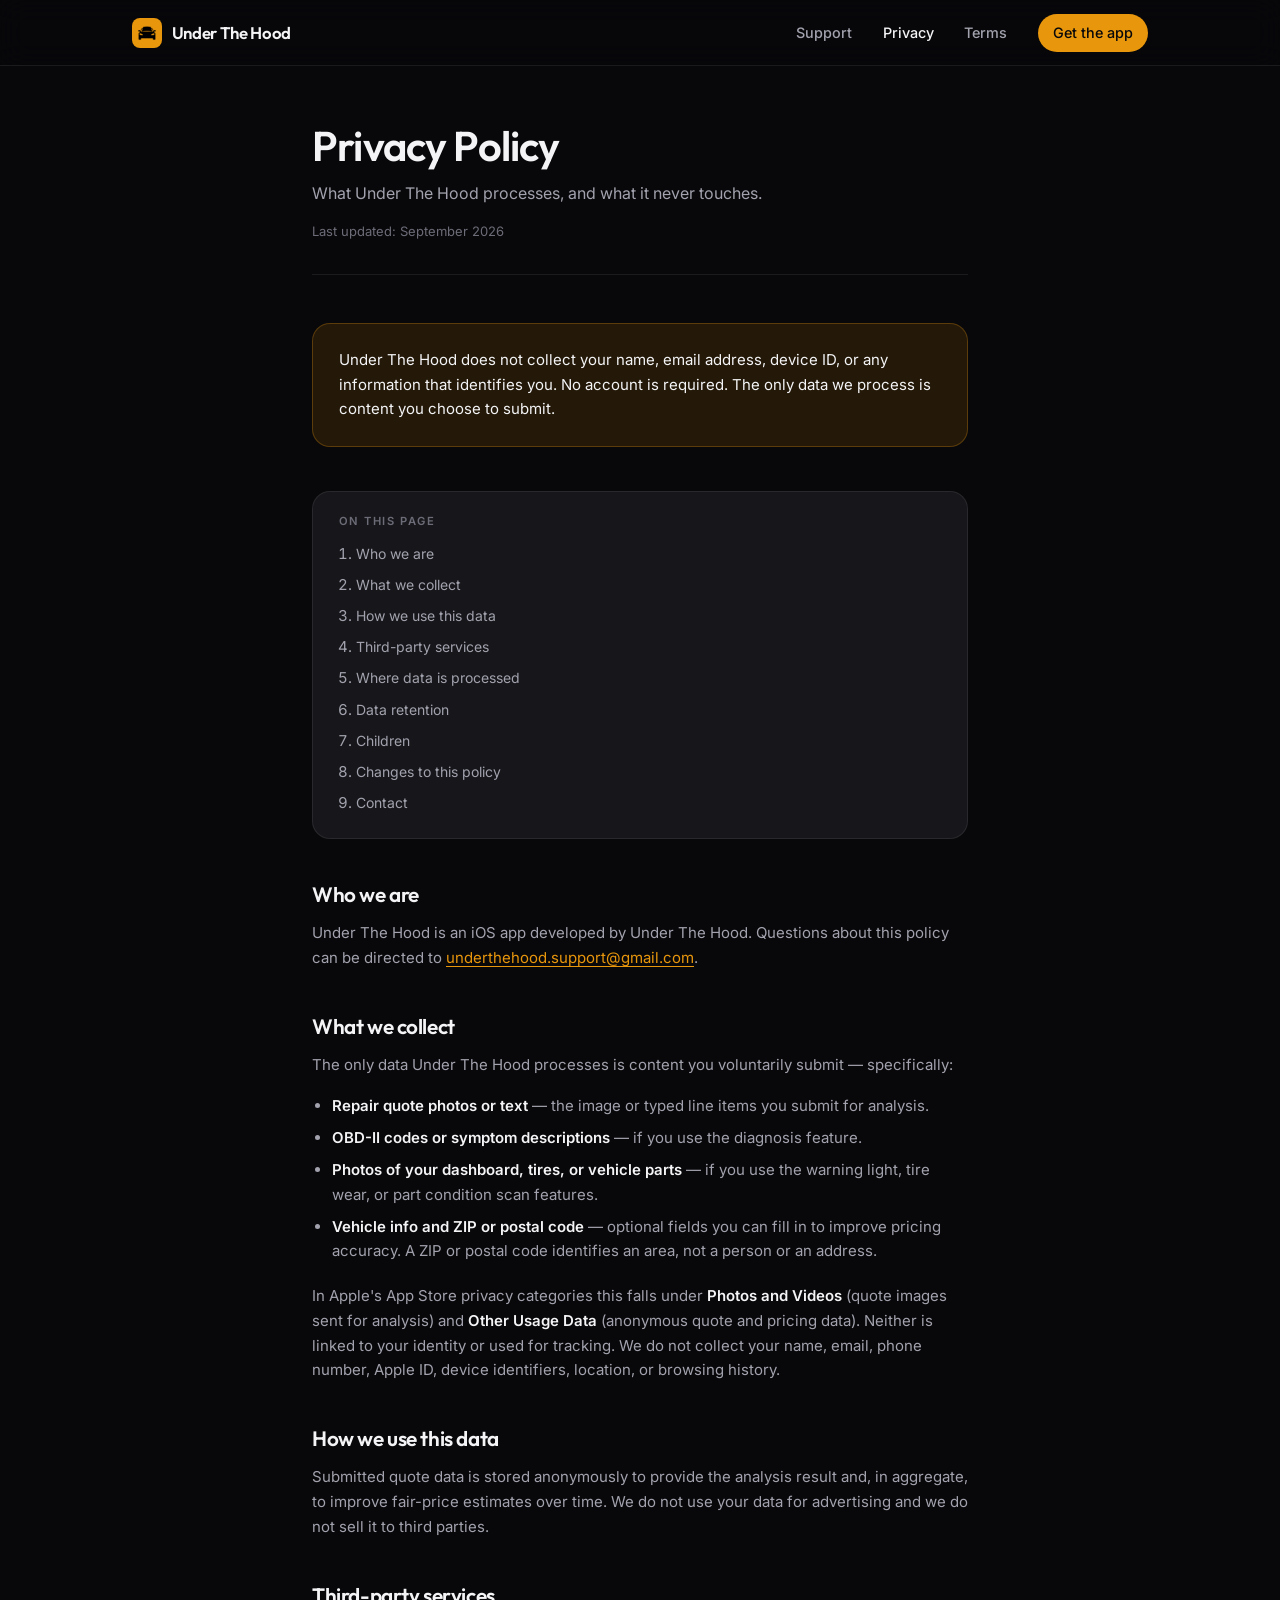
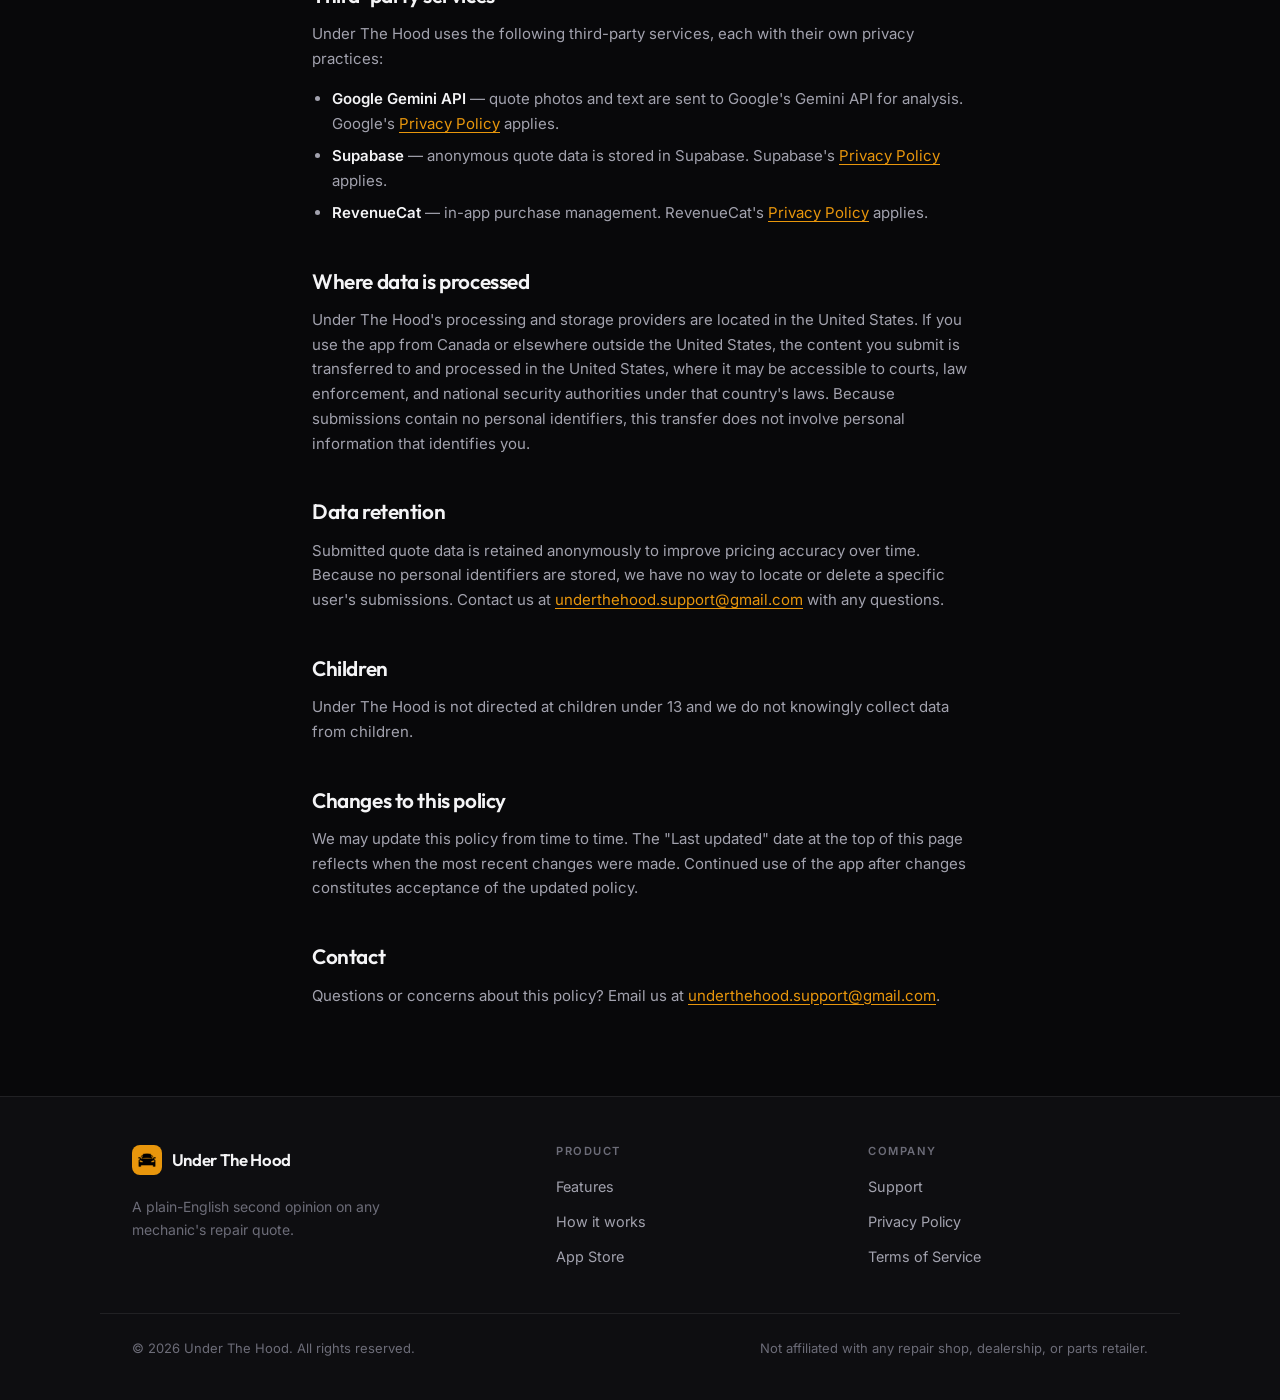
==== commit 79723615: "Switch support contact to underthehood.support@gmail.com Co-Authored-By: Claude Opus 5 <noreply@anth" ====
--- a/privacy.html
+++ b/privacy.html
@@ -44,7 +44,7 @@
     <div class="doc-header">
       <h1>Privacy Policy</h1>
       <p class="subtitle">What Under The Hood processes, and what it never touches.</p>
-      <p class="doc-meta">Last updated: August 2026</p>
+      <p class="doc-meta">Last updated: September 2026</p>
     </div>
 
     <div class="doc-body">
@@ -68,7 +68,7 @@
       </nav>
 
       <h2 id="who-we-are">Who we are</h2>
-      <p>Under The Hood is an iOS app developed by Under The Hood. Questions about this policy can be directed to <a href="mailto:drew.spagna@gmail.com">drew.spagna@gmail.com</a>.</p>
+      <p>Under The Hood is an iOS app developed by Under The Hood. Questions about this policy can be directed to <a href="mailto:underthehood.support@gmail.com">underthehood.support@gmail.com</a>.</p>
 
       <h2 id="what-we-collect">What we collect</h2>
       <p>The only data Under The Hood processes is content you voluntarily submit — specifically:</p>
@@ -95,7 +95,7 @@
       <p>Under The Hood's processing and storage providers are located in the United States. If you use the app from Canada or elsewhere outside the United States, the content you submit is transferred to and processed in the United States, where it may be accessible to courts, law enforcement, and national security authorities under that country's laws. Because submissions contain no personal identifiers, this transfer does not involve personal information that identifies you.</p>
 
       <h2 id="retention">Data retention</h2>
-      <p>Submitted quote data is retained anonymously to improve pricing accuracy over time. Because no personal identifiers are stored, we have no way to locate or delete a specific user's submissions. Contact us at <a href="mailto:drew.spagna@gmail.com">drew.spagna@gmail.com</a> with any questions.</p>
+      <p>Submitted quote data is retained anonymously to improve pricing accuracy over time. Because no personal identifiers are stored, we have no way to locate or delete a specific user's submissions. Contact us at <a href="mailto:underthehood.support@gmail.com">underthehood.support@gmail.com</a> with any questions.</p>
 
       <h2 id="children">Children</h2>
       <p>Under The Hood is not directed at children under 13 and we do not knowingly collect data from children.</p>
@@ -104,7 +104,7 @@
       <p>We may update this policy from time to time. The "Last updated" date at the top of this page reflects when the most recent changes were made. Continued use of the app after changes constitutes acceptance of the updated policy.</p>
 
       <h2 id="contact">Contact</h2>
-      <p>Questions or concerns about this policy? Email us at <a href="mailto:drew.spagna@gmail.com">drew.spagna@gmail.com</a>.</p>
+      <p>Questions or concerns about this policy? Email us at <a href="mailto:underthehood.support@gmail.com">underthehood.support@gmail.com</a>.</p>
     </div>
   </div>
 </main>
